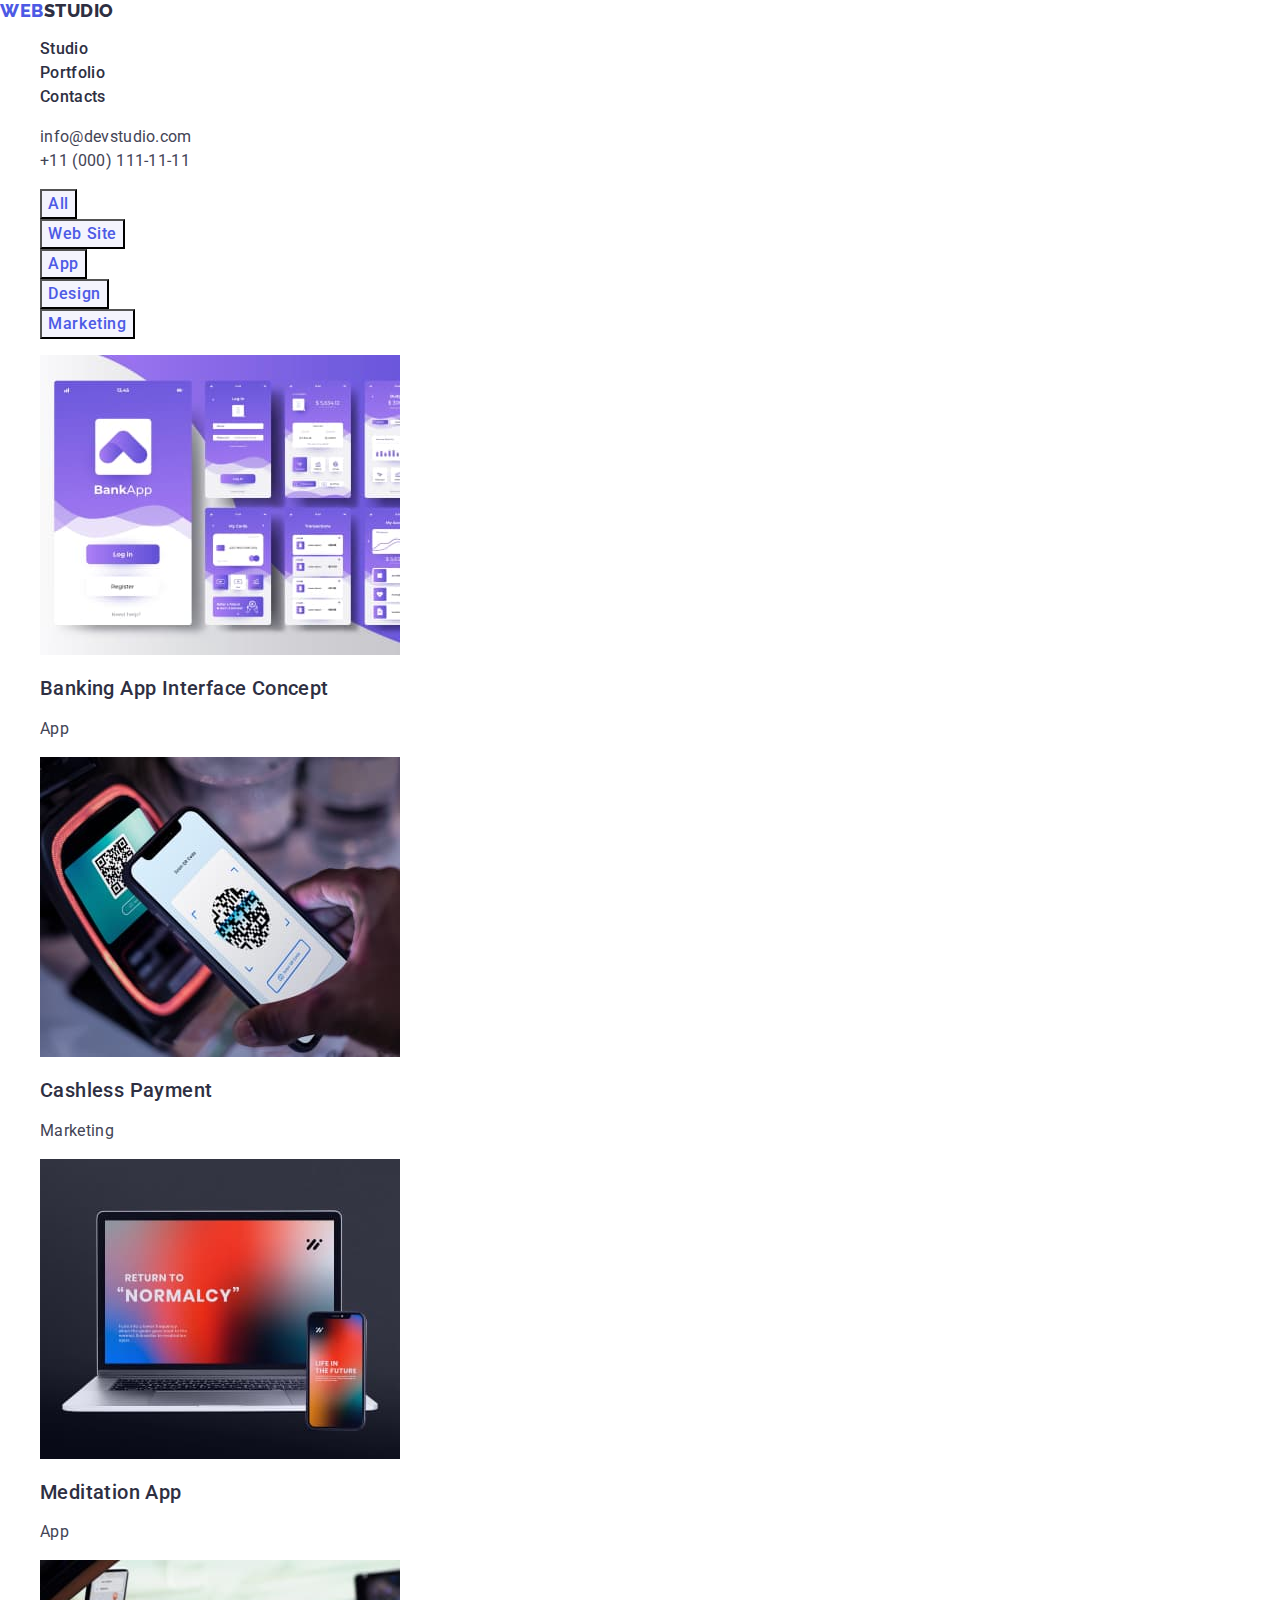
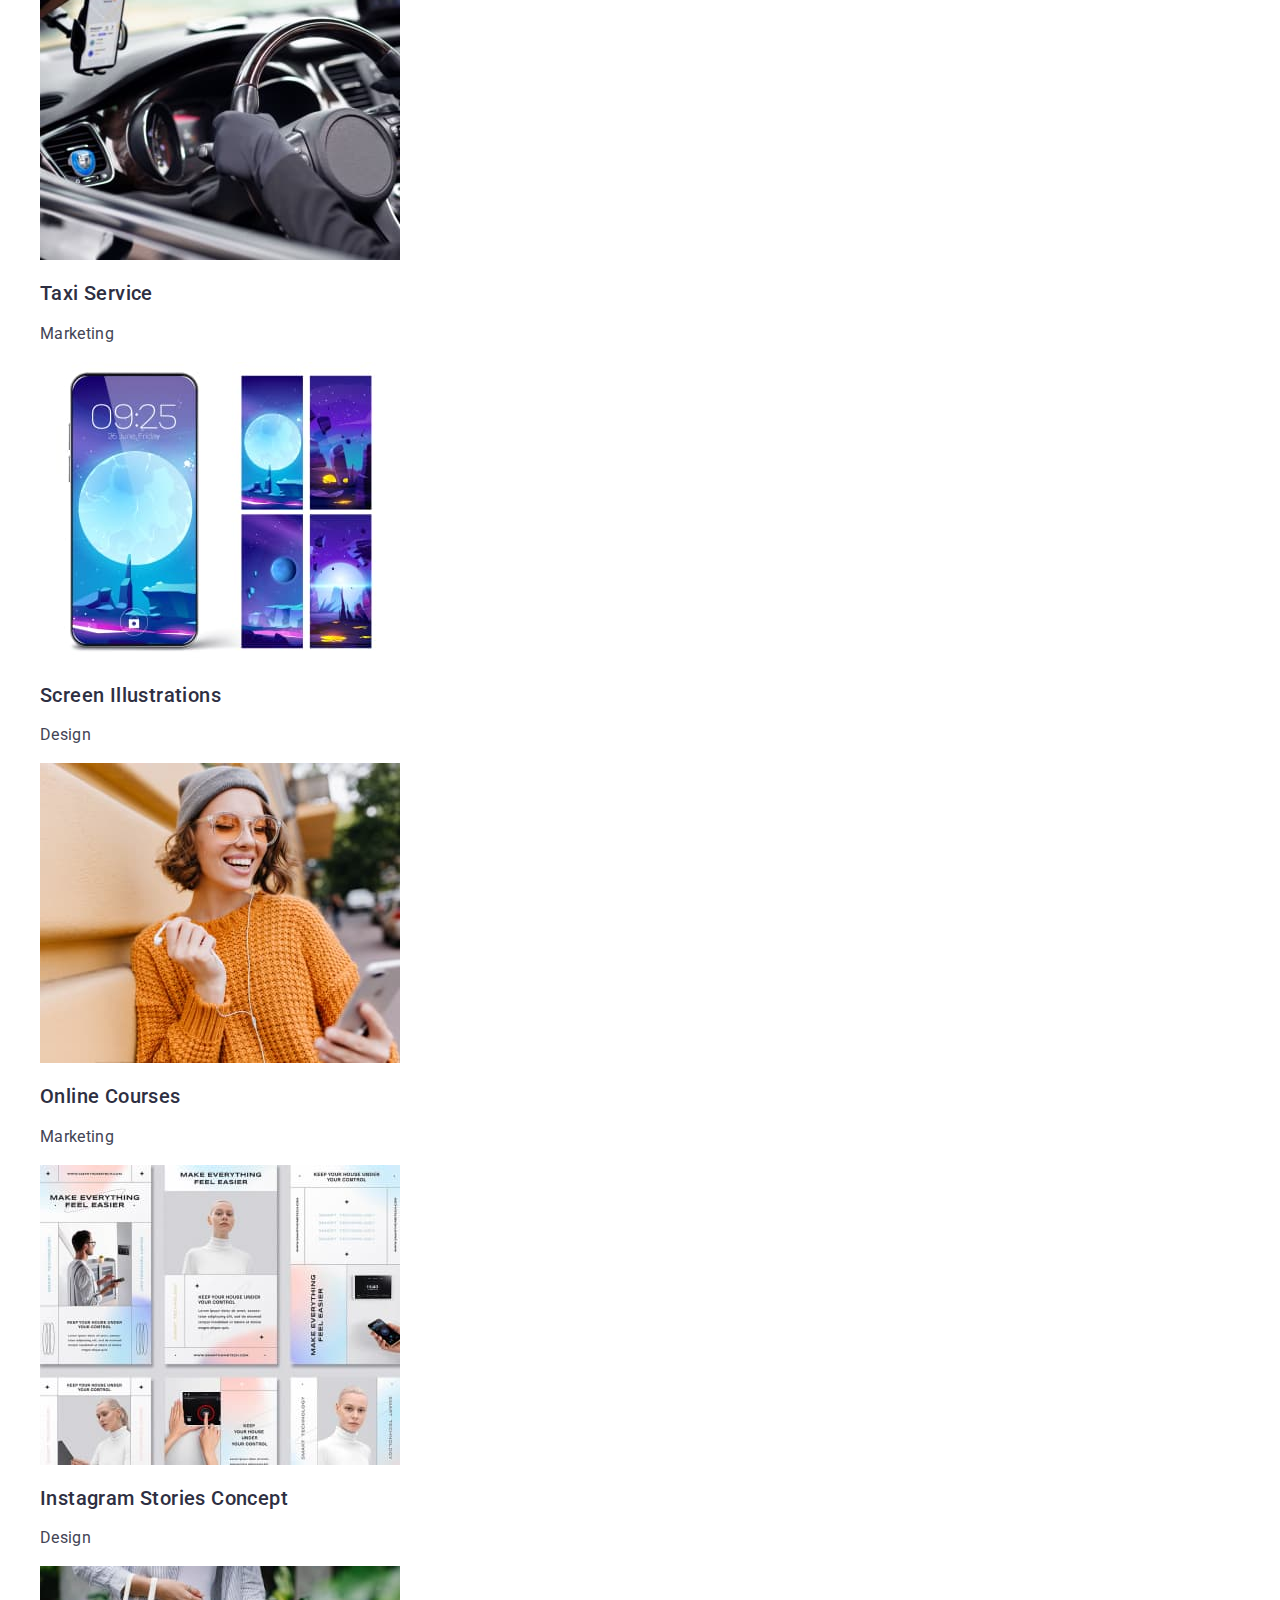
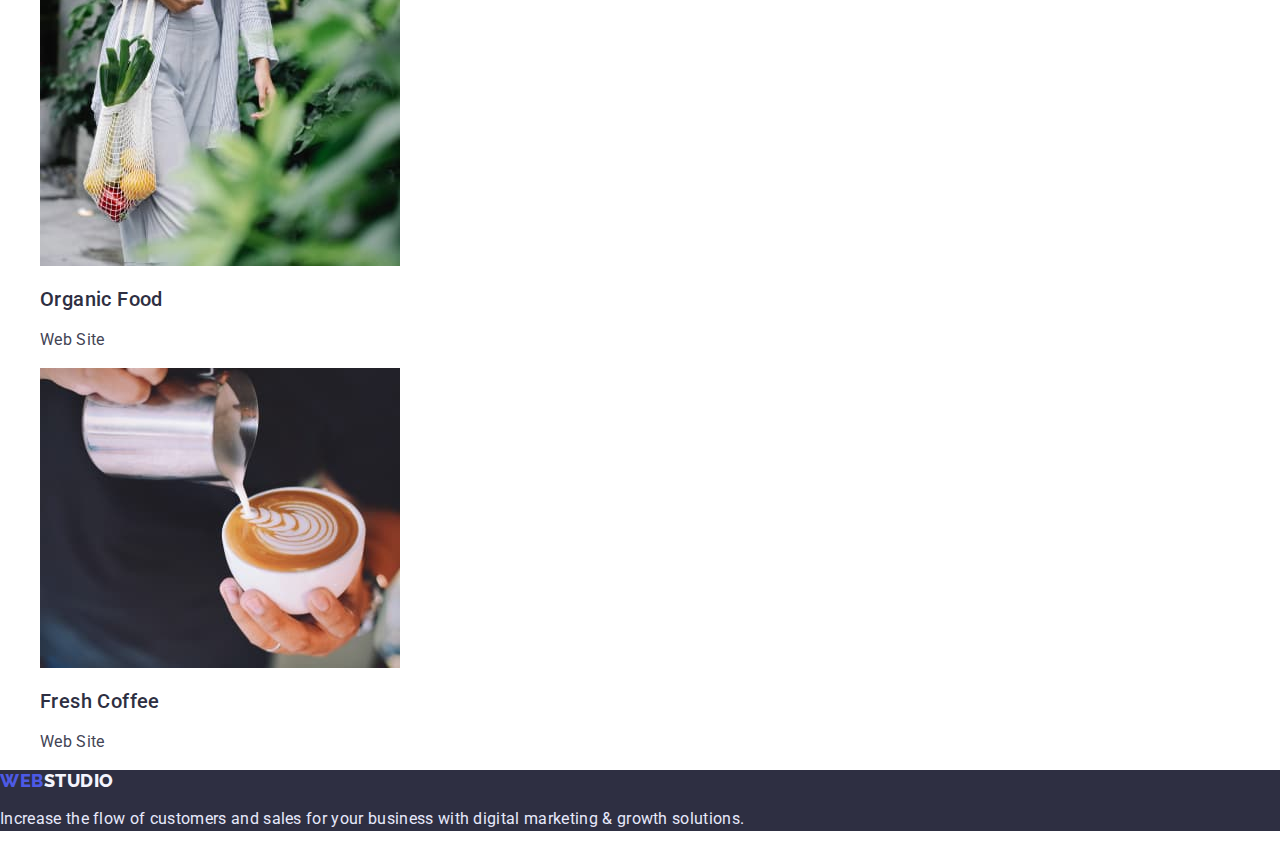
==== portfolio.html @ 3aae5b02 "link modern-normalize" ====
<!DOCTYPE html>

<html lang="en">
  <head>
    <meta charset="UTF-8" />
    <meta http-equiv="X-UA-Compatible" content="IE=edge" />
    <meta name="viewport" content="width=device-width, initial-scale=1.0" />
    <title>WebStudio</title>
    <link rel="stylesheet" href="./css/modern-normalize.css" />
    <link rel="preconnect" href="https://fonts.googleapis.com" />
    <link rel="preconnect" href="https://fonts.gstatic.com" crossorigin />
    <link
      href="https://fonts.googleapis.com/css2?family=Raleway:wght@800&family=Roboto:wght@400;500;700;900&display=swap"
      rel="stylesheet"
    />
    <link rel="stylesheet" href="./css/styles.css" />
  </head>
  <body>
    <!-- HEADER -->
    <header>
      <nav>
        <a href="./index.html" class="logo link"> Web<span class="dark-text">Studio</span></a>
        <ul class="site-nav list">
          <li><a href="./index.html" class="link">Studio</a></li>
          <li><a href="./portfolio.html" class="link">Portfolio</a></li>
          <li><a href="" class="link">Contacts</a></li>
        </ul>
      </nav>
      <address class="contacts">
        <ul class="list">
          <li>
            <a href="mailto:info@devstudio.com" class="link">info@devstudio.com</a>
          </li>
          <li>
            <a href="tel:+110001111111" class="link">+11 (000) 111-11-11</a>
          </li>
        </ul>
      </address>
    </header>
    <!-- MAIN -->
    <main>
      <section>
        <h1 hidden>Examples of works</h1>
        <ul class="list">
          <li>
            <button class="filter-button" type="button">All</button>
          </li>
          <li>
            <button class="filter-button" type="button">Web Site</button>
          </li>
          <li>
            <button class="filter-button" type="button">App</button>
          </li>
          <li>
            <button class="filter-button" type="button">Design</button>
          </li>
          <li>
            <button class="filter-button" type="button">Marketing</button>
          </li>
        </ul>
        <!-- EXAMPLES OF WORKS -->
        <ul class="list">
          <li>
            <a href="" class="link">
              <img
                src="./images/portfolio/img-p-1.jpg"
                alt="Example: Banking App Interface Concept"
                width="360"
                height="300"
              />
              <h2 class="section-description">Banking App Interface Concept</h2>
              <p class="link-text">App</p></a
            >
          </li>
          <li>
            <a href="" class="link">
              <img
                src="./images/portfolio/img-p-2.jpg"
                alt="Example: Cashless Payment Service"
                width="360"
                height="300"
              />
              <h2 class="section-description">Cashless Payment</h2>
              <p class="link-text">Marketing</p></a
            >
          </li>
          <li>
            <a href="" class="link">
              <img
                src="./images/portfolio/img-p-3.jpg"
                alt="Example: Meditaion App"
                width="360"
                height="300"
              />
              <h2 class="section-description">Meditation App</h2>
              <p class="link-text">App</p></a
            >
          </li>
          <li>
            <a href="" class="link">
              <img
                src="./images/portfolio/img-p-4.jpg"
                alt="Example: Taxi Service"
                width="360"
                height="300"
              />
              <h2 class="section-description">Taxi Service</h2>
              <p class="link-text">Marketing</p></a
            >
          </li>
          <li>
            <a href="" class="link">
              <img
                src="./images/portfolio/img-p-5.jpg"
                alt="Example: Screen Illustrations"
                width="360"
                height="300"
              />
              <h2 class="section-description">Screen Illustrations</h2>
              <p class="link-text">Design</p>
            </a>
          </li>
          <li>
            <a href="" class="link">
              <img
                src="./images/portfolio/img-p-6.jpg"
                alt="Example: Online Courses"
                width="360"
                height="300"
              />
              <h2 class="section-description">Online Courses</h2>
              <p class="link-text">Marketing</p></a
            >
          </li>
          <li>
            <a href="" class="link">
              <img
                src="./images/portfolio/img-p-7.jpg"
                alt="Example: Instagram Stories Concept"
                width="360"
                height="300"
              />
              <h2 class="section-description">Instagram Stories Concept</h2>
              <p class="link-text">Design</p></a
            >
          </li>
          <li>
            <a href="" class="link">
              <img
                src="./images/portfolio/img-p-8.jpg"
                alt="Example: Web Market Organic Food"
                width="360"
                height="300"
              />
              <h2 class="section-description">Organic Food</h2>
              <p class="link-text">Web Site</p></a
            >
          </li>
          <li>
            <a href="" class="link">
              <img
                src="./images/portfolio/img-p-9.jpg"
                alt="Example: Cafe Fresh Coffee"
                width="360"
                height="300"
              />
              <h2 class="section-description">Fresh Coffee</h2>
              <p class="link-text">Web Site</p></a
            >
          </li>
        </ul>
      </section>
    </main>
    <!-- FOOTER -->
    <footer class="footer">
      <a href="./index.html" class="logo link"> Web<span class="light-text">Studio</span></a>
      <p class="footer-text">
        Increase the flow of customers and sales for your business with digital marketing & growth
        solutions.
      </p>
    </footer>
  </body>
</html>
---- css/styles.css ----
:root {
    --main-text-color: #434455;
    --title-text-color: #2e2f42;
    --primary-brand: #4d5ae5;
    --accent-color: #e7e9fc;
    --light-mode: #f4f4fd;
    --pressed-state: #404bbf;
    --main-bg-color: #ffffff;
    --secondary-bg-color: #f4f4fd;
}

body {
    font-family: 'Roboto', sans-serif;
    color: var(--main-text-color);
    background-color: var(--main-bg-color);
}

.link {
    text-decoration: none;
}

.list {
    list-style: none;
}

/*---------------------- INDEX.HTML--------------------- */
/* -----------------------HEADER----------------------- */
.logo {
    font-family: 'Raleway', sans-serif;
    font-weight: 800;
    font-size: 18px;
    line-height: 1.17;
    letter-spacing: 0.03em;
    text-transform: uppercase;
    color: var(--primary-brand);
}

.dark-text {
    color: var(--title-text-color);
}

.site-nav {
    font-weight: 500;
    font-size: 16px;
    line-height: 1.5;
    letter-spacing: 0.02em;
}

.site-nav .link {
    color: var(--title-text-color);
}

.site-nav .link:hover,
.site-nav .link:focus {
    color: var(--pressed-state);
}

.contacts {
    font-style: normal;
    font-size: 16px;
    line-height: 1.5;
    letter-spacing: 0.02em;
}

.contacts .link {
    color: var(--main-text-color);
}

.contacts .link:hover,
.contacts .link:focus {
    color: var(--pressed-state);
}

/* -----------------------/HEADER----------------------- */
/* -----------------------MAIN----------------------- */
/* -----------------------HERO----------------------- */
.hero {
    background-color: var(--title-text-color);
}

.main-title {
    font-size: 56px;
    line-height: 1.07;
    letter-spacing: 0.02em;
    text-align: center;
    color: var(--main-bg-color);
}

.order-btn {
    font-family: 'Roboto', sans-serif;
    font-weight: 500;
    font-size: 16px;
    line-height: 1.5;
    letter-spacing: 0.04em;
    color: var(--main-bg-color);

    background: var(--primary-brand);
}

.order-btn:hover,
.order-btn:focus {
    background-color: var(--pressed-state);
    cursor: pointer;
}

/* -----------------------/HERO----------------------- */
/* -----------------------SECTIONS----------------------- */
.team {
    background-color: var(--secondary-bg-color);
}

.card-bgc {
    background-color: var(--main-bg-color);
}

/* --------H2---------- */
.section-title {
    font-weight: 700;
    font-size: 36px;
    line-height: 1.11;
    letter-spacing: 0.02em;
    text-align: center;
    text-transform: capitalize;
    color: var(--title-text-color);
}

/* -------H3---------- */
.section-description {
    font-weight: 500;
    font-size: 20px;
    line-height: 1.2;
    letter-spacing: 0.02em;
    color: var(--title-text-color);
}

.section-text {
    font-size: 16px;
    line-height: 1.5;
    letter-spacing: 0.02em;
}

/* -----------------------/MAIN----------------------- */
/* -----------------------FOOTER----------------------- */
.footer {
    background-color: var(--title-text-color);
}

.light-text {
    color: var(--light-mode);
}

.footer-text {
    font-size: 16px;
    line-height: 1.5;
    letter-spacing: 0.02em;
    color: var(--accent-color);
}

/* -----------------------/FOOTER----------------------- */

/* ---------------PORTFOLIO PAGE--------------------------- */
/* --------------BUTTONS------------------- */
.filter-button {
    font-family: 'Roboto', sans-serif;
    font-style: normal;
    font-weight: 500;
    font-size: 16px;
    line-height: 1.5;
    letter-spacing: 0.04em;

    color: var(--primary-brand);
    background-color: var(--light-mode);
}

.filter-button:hover,
.filter-button:focus {
    background-color: var(--pressed-state);
    color: var(--main-bg-color);
    cursor: pointer;
}

/* --------------/BUTTONS------------------- */

/* --------------LINKS------------------- */
.link-text {
    font-size: 16px;
    line-height: 1.5;
    letter-spacing: 0.02em;
    color: var(--main-text-color);
}
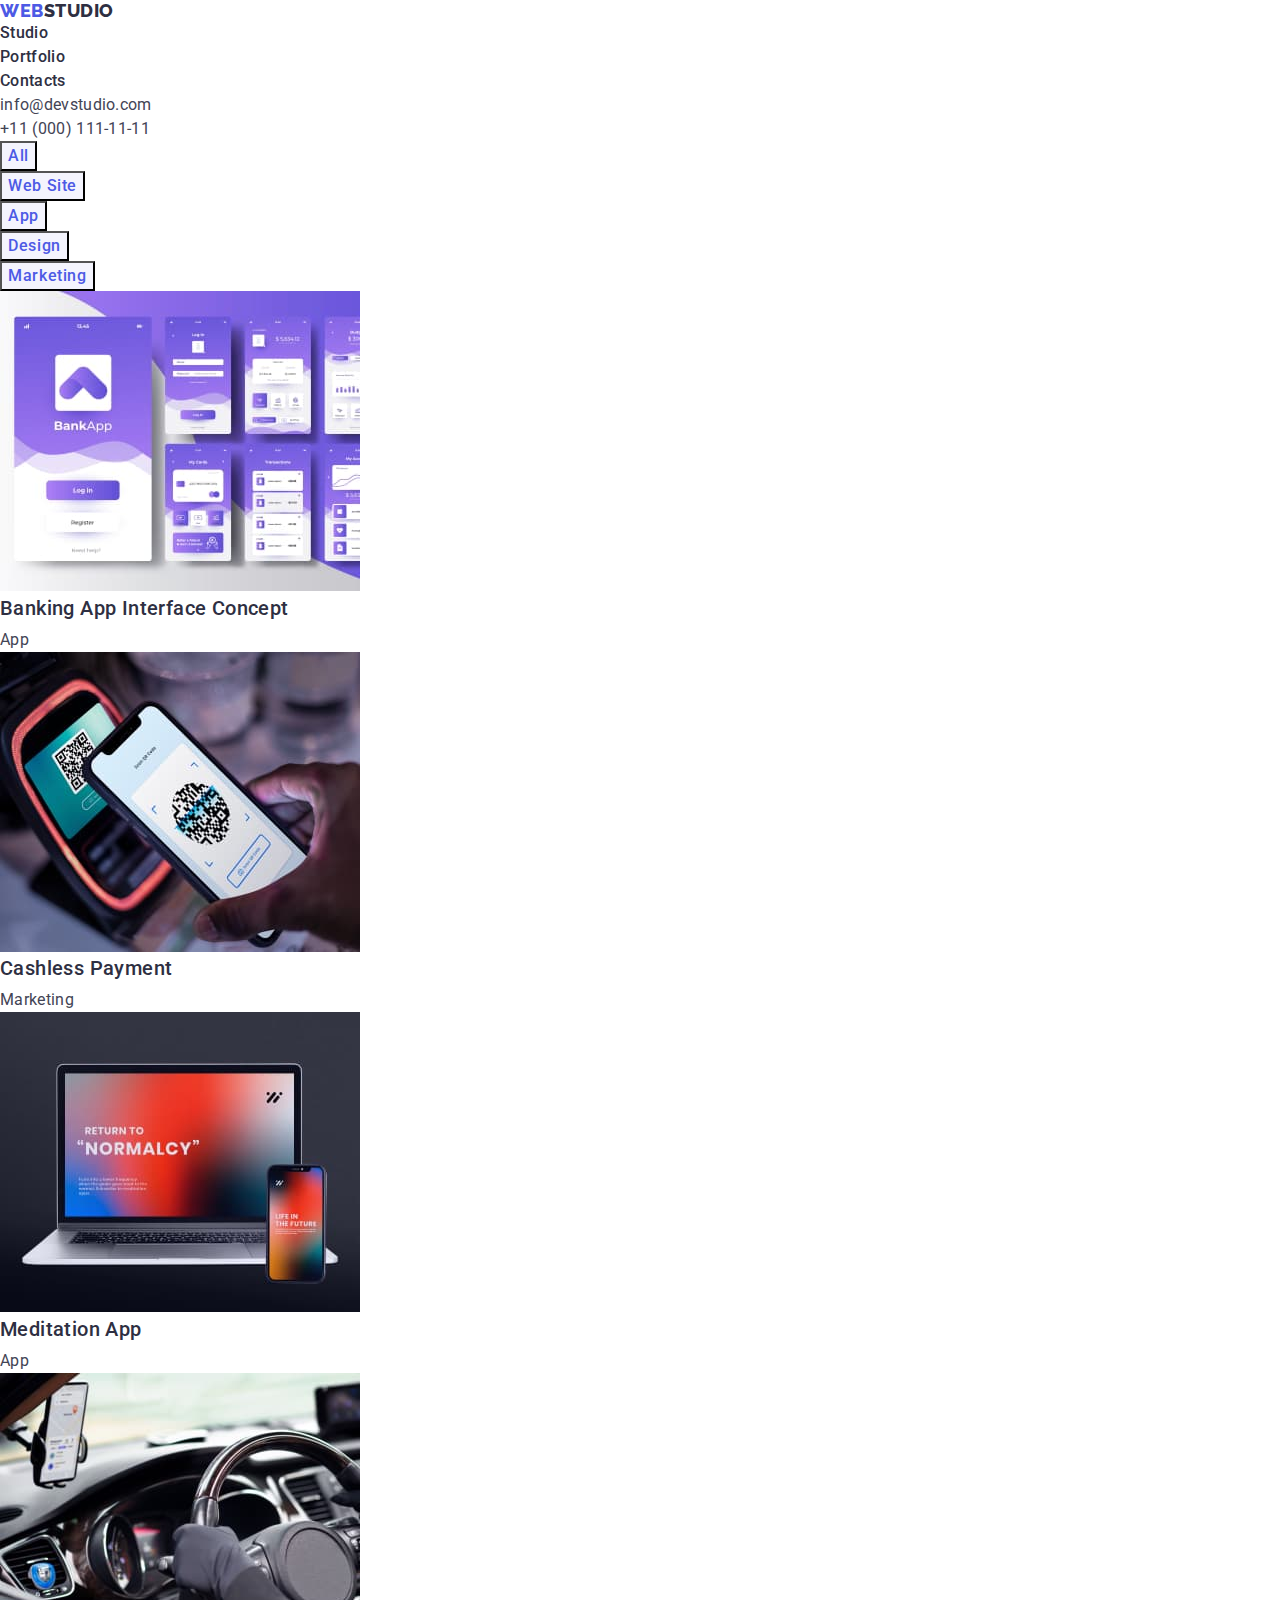
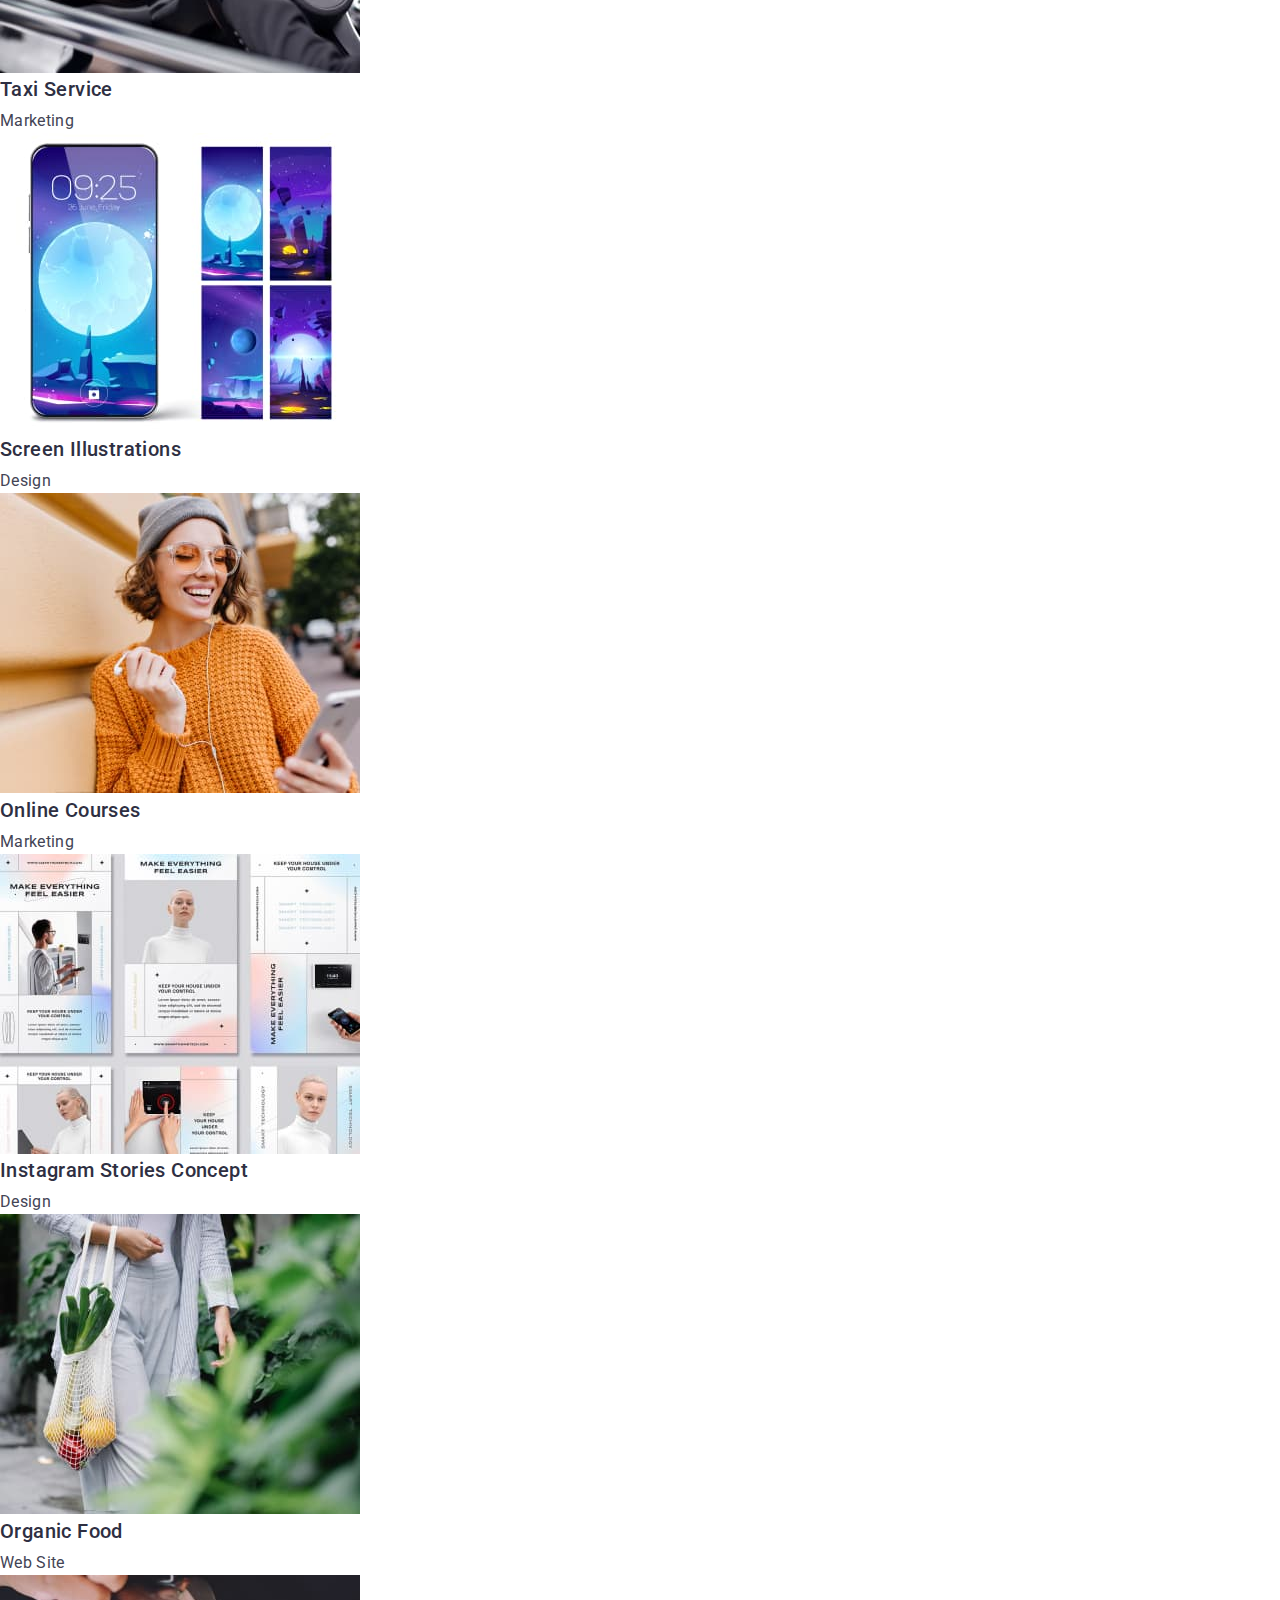
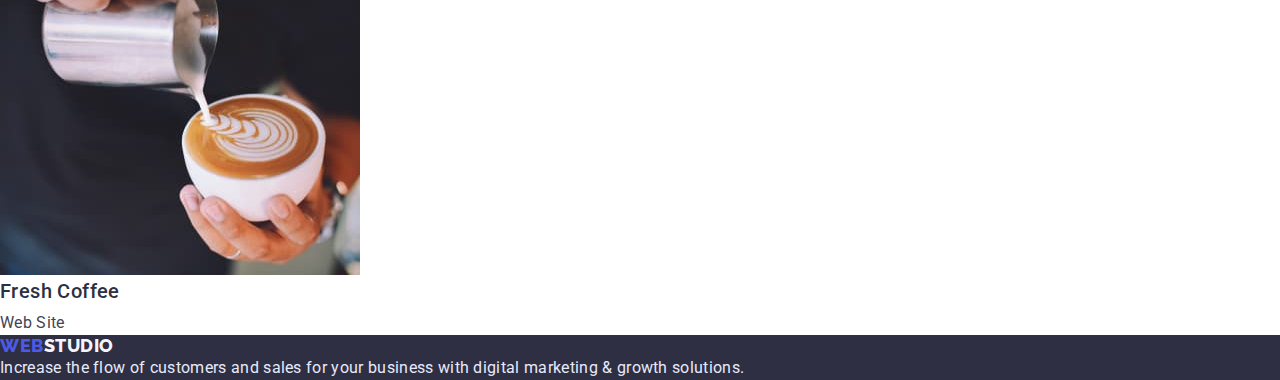
==== commit 27302a99: "css modern" ====
--- a/portfolio.html
+++ b/portfolio.html
@@ -13,6 +13,7 @@
       href="https://fonts.googleapis.com/css2?family=Raleway:wght@800&family=Roboto:wght@400;500;700;900&display=swap"
       rel="stylesheet"
     />
+    <link rel="stylesheet" href="./css/modern-normalize.css" />
     <link rel="stylesheet" href="./css/styles.css" />
   </head>
   <body>
--- a/css/styles.css
+++ b/css/styles.css
@@ -21,10 +21,29 @@
 
 .list {
     list-style: none;
+    margin: 0;
+    padding: 0;
+}
+
+h1,
+h2,
+h3,
+h4,
+h5,
+h6,
+p {
+    margin: 0;
+    padding: 0;
 }
 
 /*---------------------- INDEX.HTML--------------------- */
 /* -----------------------HEADER----------------------- */
+.container {
+    width: 1230px;
+    padding-left: 15px;
+    padding-right: 15px;
+}
+
 .logo {
     font-family: 'Raleway', sans-serif;
     font-weight: 800;
@@ -76,13 +95,19 @@
 /* -----------------------HERO----------------------- */
 .hero {
     background-color: var(--title-text-color);
+    height: 600px;
+    padding: 188px 0px;
+
+    text-align: center;
 }
 
 .main-title {
+    margin-top: 0px;
+    margin-bottom: 48px;
+
     font-size: 56px;
     line-height: 1.07;
     letter-spacing: 0.02em;
-    text-align: center;
     color: var(--main-bg-color);
 }
 
@@ -95,6 +120,12 @@
     color: var(--main-bg-color);
 
     background: var(--primary-brand);
+
+    border-radius: 4px;
+    border: 0px;
+    padding: 16px 32px;
+    min-width: 169px;
+
 }
 
 .order-btn:hover,
@@ -105,6 +136,16 @@
 
 /* -----------------------/HERO----------------------- */
 /* -----------------------SECTIONS----------------------- */
+.features {
+    padding-top: 120px;
+    padding-bottom: 120px;
+}
+
+.skils,
+.team {
+    padding-bottom: 120px;
+}
+
 .team {
     background-color: var(--secondary-bg-color);
 }
@@ -112,6 +153,7 @@
 .card-bgc {
     background-color: var(--main-bg-color);
 }
+
 
 /* --------H2---------- */
 .section-title {
@@ -122,6 +164,8 @@
     text-align: center;
     text-transform: capitalize;
     color: var(--title-text-color);
+
+    margin-bottom: 72px;
 }
 
 /* -------H3---------- */
@@ -131,6 +175,8 @@
     line-height: 1.2;
     letter-spacing: 0.02em;
     color: var(--title-text-color);
+
+    margin-bottom: 8px;
 }
 
 .section-text {
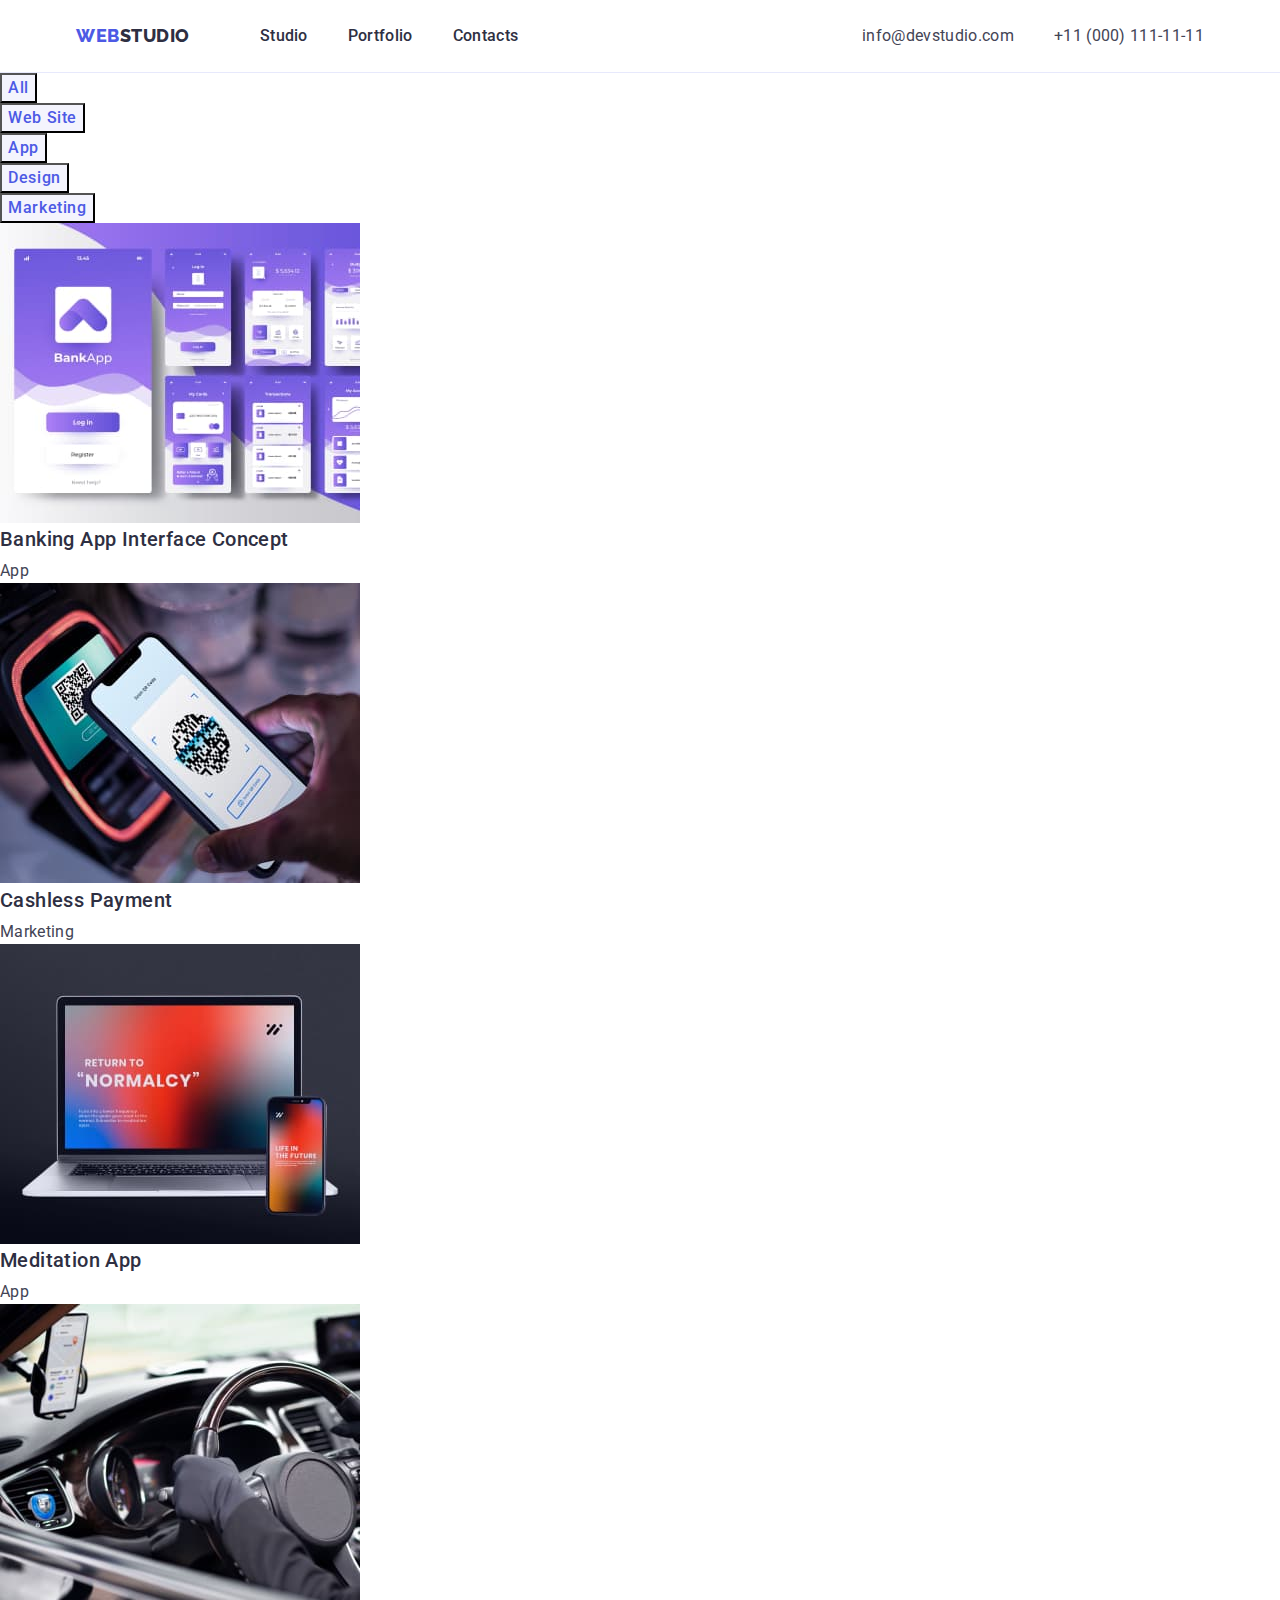
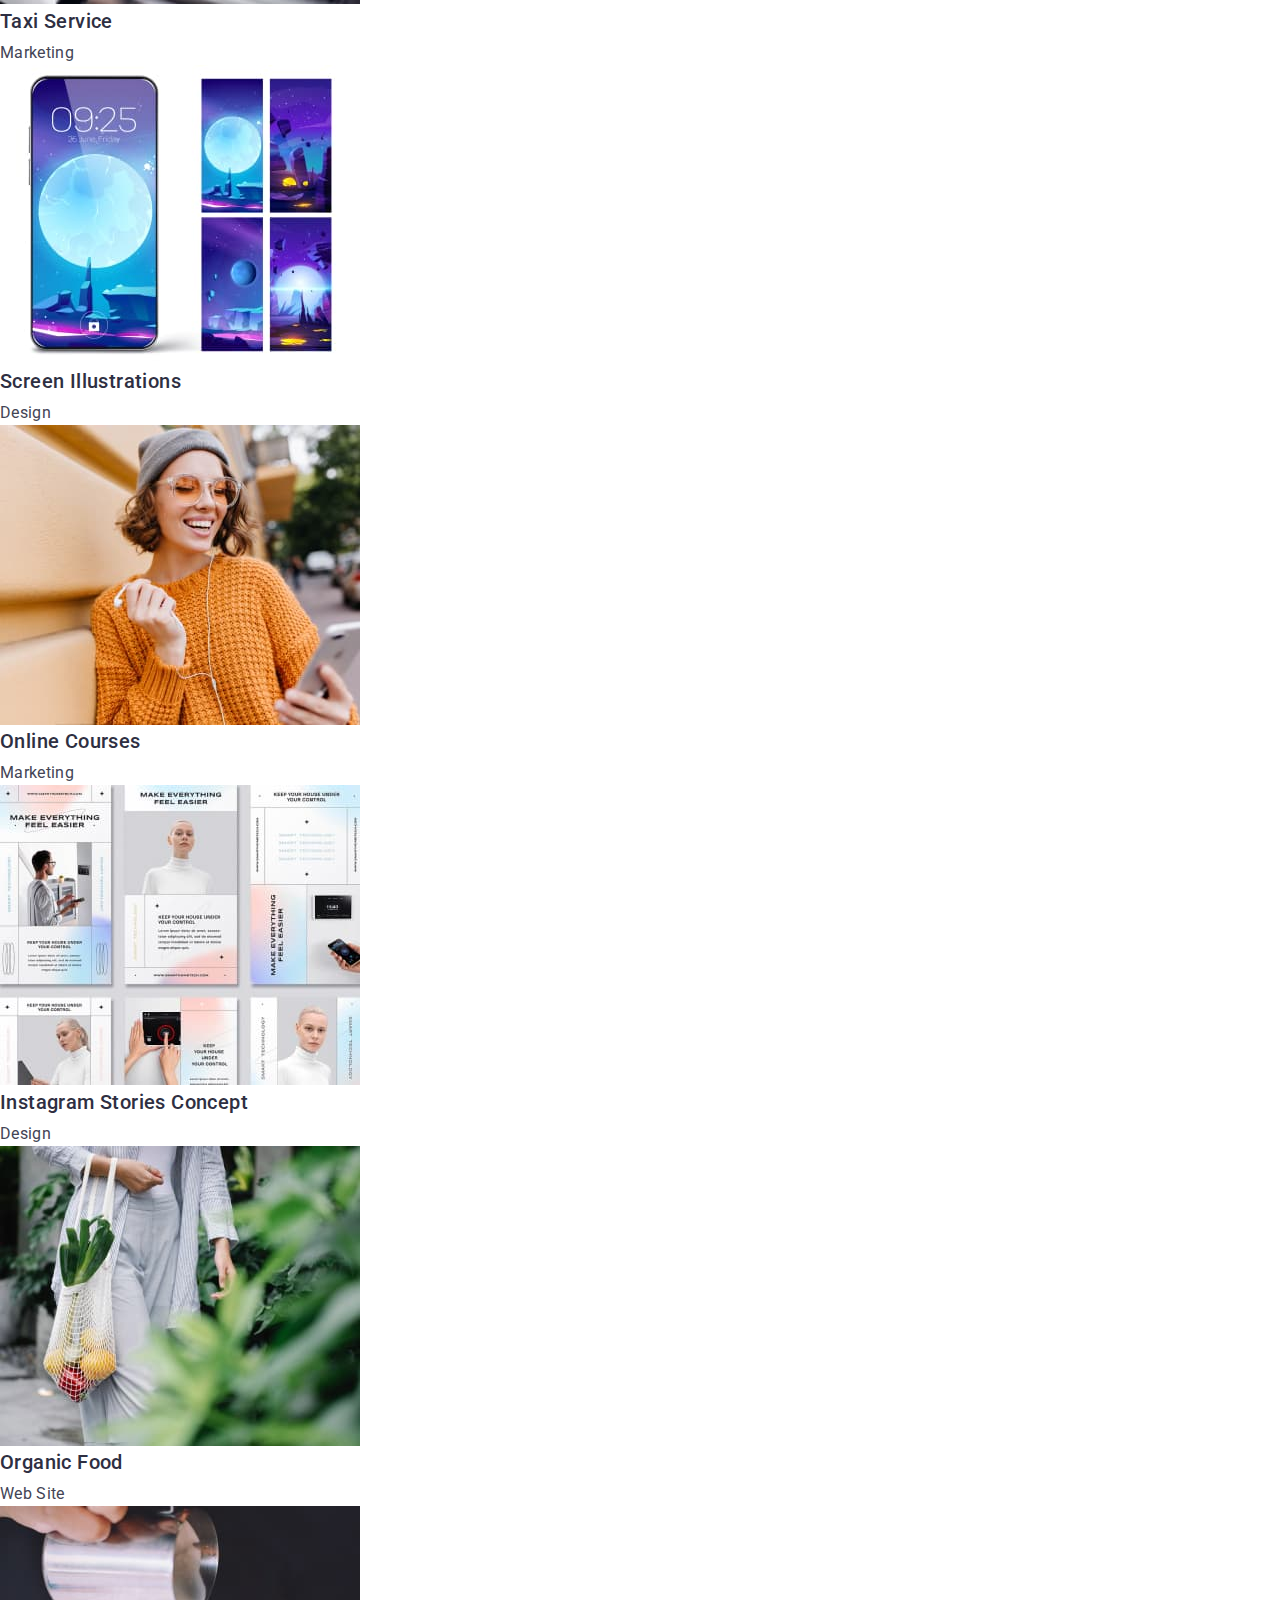
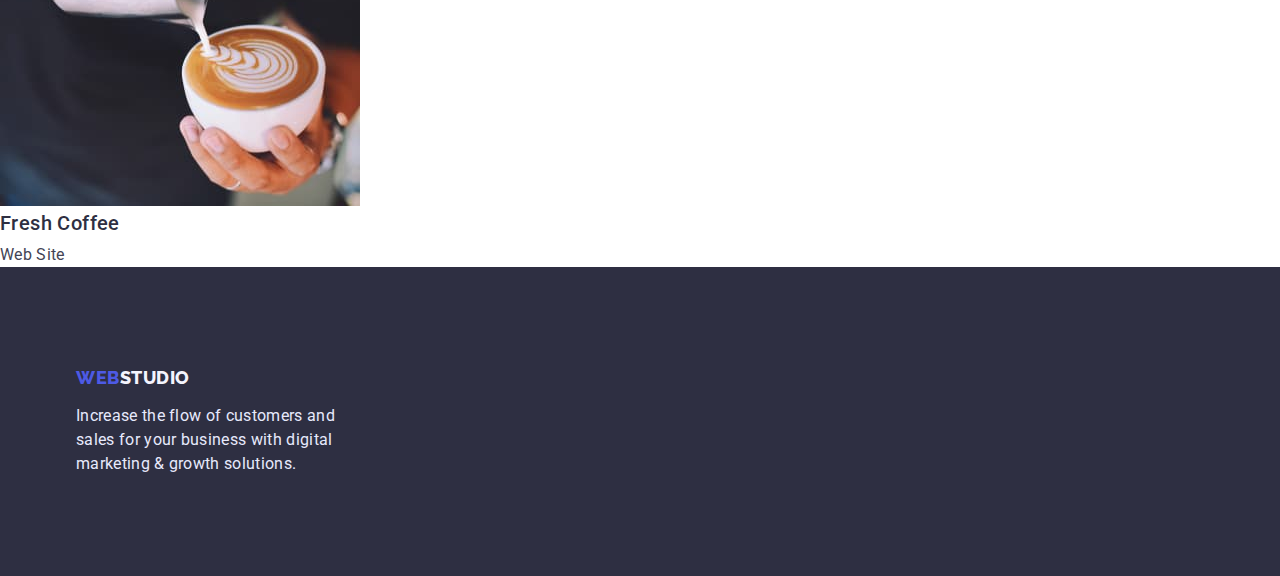
==== commit d95666cd: "design styled" ====
--- a/portfolio.html
+++ b/portfolio.html
@@ -19,24 +19,26 @@
   <body>
     <!-- HEADER -->
     <header>
-      <nav>
-        <a href="./index.html" class="logo link"> Web<span class="dark-text">Studio</span></a>
-        <ul class="site-nav list">
-          <li><a href="./index.html" class="link">Studio</a></li>
-          <li><a href="./portfolio.html" class="link">Portfolio</a></li>
-          <li><a href="" class="link">Contacts</a></li>
-        </ul>
-      </nav>
-      <address class="contacts">
-        <ul class="list">
-          <li>
-            <a href="mailto:info@devstudio.com" class="link">info@devstudio.com</a>
-          </li>
-          <li>
-            <a href="tel:+110001111111" class="link">+11 (000) 111-11-11</a>
-          </li>
-        </ul>
-      </address>
+      <div class="container box">
+        <nav class="nav-item">
+          <a href="./index.html" class="logo link"> Web<span class="dark-text">Studio</span></a>
+          <ul class="site-nav list">
+            <li class="item"><a href="./index.html" class="link">Studio</a></li>
+            <li class="item"><a href="./portfolio.html" class="link">Portfolio</a></li>
+            <li class="item"><a href="" class="link">Contacts</a></li>
+          </ul>
+        </nav>
+        <address class="contacts">
+          <ul class="contacts-item list">
+            <li class="item">
+              <a href="mailto:info@devstudio.com" class="link">info@devstudio.com</a>
+            </li>
+            <li class="item">
+              <a href="tel:+110001111111" class="link">+11 (000) 111-11-11</a>
+            </li>
+          </ul>
+        </address>
+      </div>
     </header>
     <!-- MAIN -->
     <main>
@@ -174,11 +176,13 @@
     </main>
     <!-- FOOTER -->
     <footer class="footer">
-      <a href="./index.html" class="logo link"> Web<span class="light-text">Studio</span></a>
-      <p class="footer-text">
-        Increase the flow of customers and sales for your business with digital marketing & growth
-        solutions.
-      </p>
+      <div class="container">
+        <a href="./index.html" class="logo link"> Web<span class="light-text">Studio</span></a>
+        <p class="footer-text">
+          Increase the flow of customers and sales for your business with digital marketing & growth
+          solutions.
+        </p>
+      </div>
     </footer>
   </body>
 </html>
--- a/css/styles.css
+++ b/css/styles.css
@@ -36,15 +36,42 @@
     padding: 0;
 }
 
+.container {
+    width: 1158px;
+    padding-left: 15px;
+    padding-right: 15px;
+    margin-left: auto;
+    margin-right: auto;
+}
+
 /*---------------------- INDEX.HTML--------------------- */
 /* -----------------------HEADER----------------------- */
-.container {
-    width: 1230px;
-    padding-left: 15px;
-    padding-right: 15px;
+
+header {
+    border-bottom: 1px solid var(--accent-color);
+}
+
+
+.box {
+    display: flex;
+}
+
+.nav-item {
+    display: flex;
+    align-items: center;
+
+}
+
+.nav-item .item+.item {
+    margin-left: 40px;
 }
 
 .logo {
+    display: block;
+    /* padding-top: 16px;
+    padding-bottom: 16px; */
+
+
     font-family: 'Raleway', sans-serif;
     font-weight: 800;
     font-size: 18px;
@@ -59,6 +86,9 @@
 }
 
 .site-nav {
+    display: flex;
+    margin-left: 70px;
+
     font-weight: 500;
     font-size: 16px;
     line-height: 1.5;
@@ -66,6 +96,10 @@
 }
 
 .site-nav .link {
+    display: block;
+    padding-top: 24px;
+    padding-bottom: 24px;
+
     color: var(--title-text-color);
 }
 
@@ -75,13 +109,23 @@
 }
 
 .contacts {
+    margin-left: auto;
+
     font-style: normal;
     font-size: 16px;
     line-height: 1.5;
     letter-spacing: 0.02em;
 }
 
+.contacts-item {
+    display: flex;
+}
+
 .contacts .link {
+    display: block;
+    padding-top: 24px;
+    padding-bottom: 24px;
+
     color: var(--main-text-color);
 }
 
@@ -90,13 +134,26 @@
     color: var(--pressed-state);
 }
 
+
+.contacts .item+.item {
+    margin-left: 40px;
+}
+
+
+
 /* -----------------------/HEADER----------------------- */
 /* -----------------------MAIN----------------------- */
+/* -----------UTILITES SECTION------------------------- */
+.section {
+    padding-bottom: 120px;
+    padding-top: 120px;
+}
+
 /* -----------------------HERO----------------------- */
-.hero {
+.section:nth-child(1) {
+    padding: 188px 0px;
+
     background-color: var(--title-text-color);
-    height: 600px;
-    padding: 188px 0px;
 
     text-align: center;
 }
@@ -136,24 +193,14 @@
 
 /* -----------------------/HERO----------------------- */
 /* -----------------------SECTIONS----------------------- */
-.features {
-    padding-top: 120px;
-    padding-bottom: 120px;
-}
-
-.skils,
-.team {
-    padding-bottom: 120px;
-}
-
-.team {
+
+.section:nth-child(3) {
+    padding-top: 0px;
+}
+
+.section:nth-child(4) {
     background-color: var(--secondary-bg-color);
 }
-
-.card-bgc {
-    background-color: var(--main-bg-color);
-}
-
 
 /* --------H2---------- */
 .section-title {
@@ -185,9 +232,58 @@
     letter-spacing: 0.02em;
 }
 
+/* -----------------FEATURES------------------------ */
+.features {
+    padding-top: 120px;
+    padding-bottom: 120px;
+}
+
+.features-item {
+    display: flex;
+}
+
+.features-item .item+.item {
+    margin-left: 24px;
+}
+
+/* -----------------/FEATURES------------------------ */
+/* -----------------SKILS----------------------- */
+.skils-item {
+    display: flex;
+}
+
+.skils-item .item+.item {
+    margin-left: 24px;
+}
+
+/* -----------------/SKILS----------------------- */
+/* -----------------TEAM----------------------- */
+.team-item {
+    display: flex;
+}
+
+.card-bgc+.card-bgc {
+    margin-left: 24px;
+}
+
+.card-bgc {
+    background-color: var(--main-bg-color);
+    box-shadow: 0px 1px 6px rgba(46, 47, 66, 0.08), 0px 1px 1px rgba(46, 47, 66, 0.16), 0px 2px 1px rgba(46, 47, 66, 0.08);
+    border-radius: 0px 0px 4px 4px;
+
+    text-align: center;
+}
+
+.card-pad {
+    padding-top: 32px;
+    padding-bottom: 32px;
+}
+
 /* -----------------------/MAIN----------------------- */
 /* -----------------------FOOTER----------------------- */
 .footer {
+    padding-bottom: 100px;
+    padding-top: 100px;
     background-color: var(--title-text-color);
 }
 
@@ -200,6 +296,14 @@
     line-height: 1.5;
     letter-spacing: 0.02em;
     color: var(--accent-color);
+}
+
+.footer .container .logo {
+    margin-bottom: 16px;
+}
+
+.footer .container .footer-text {
+    width: 264px;
 }
 
 /* -----------------------/FOOTER----------------------- */
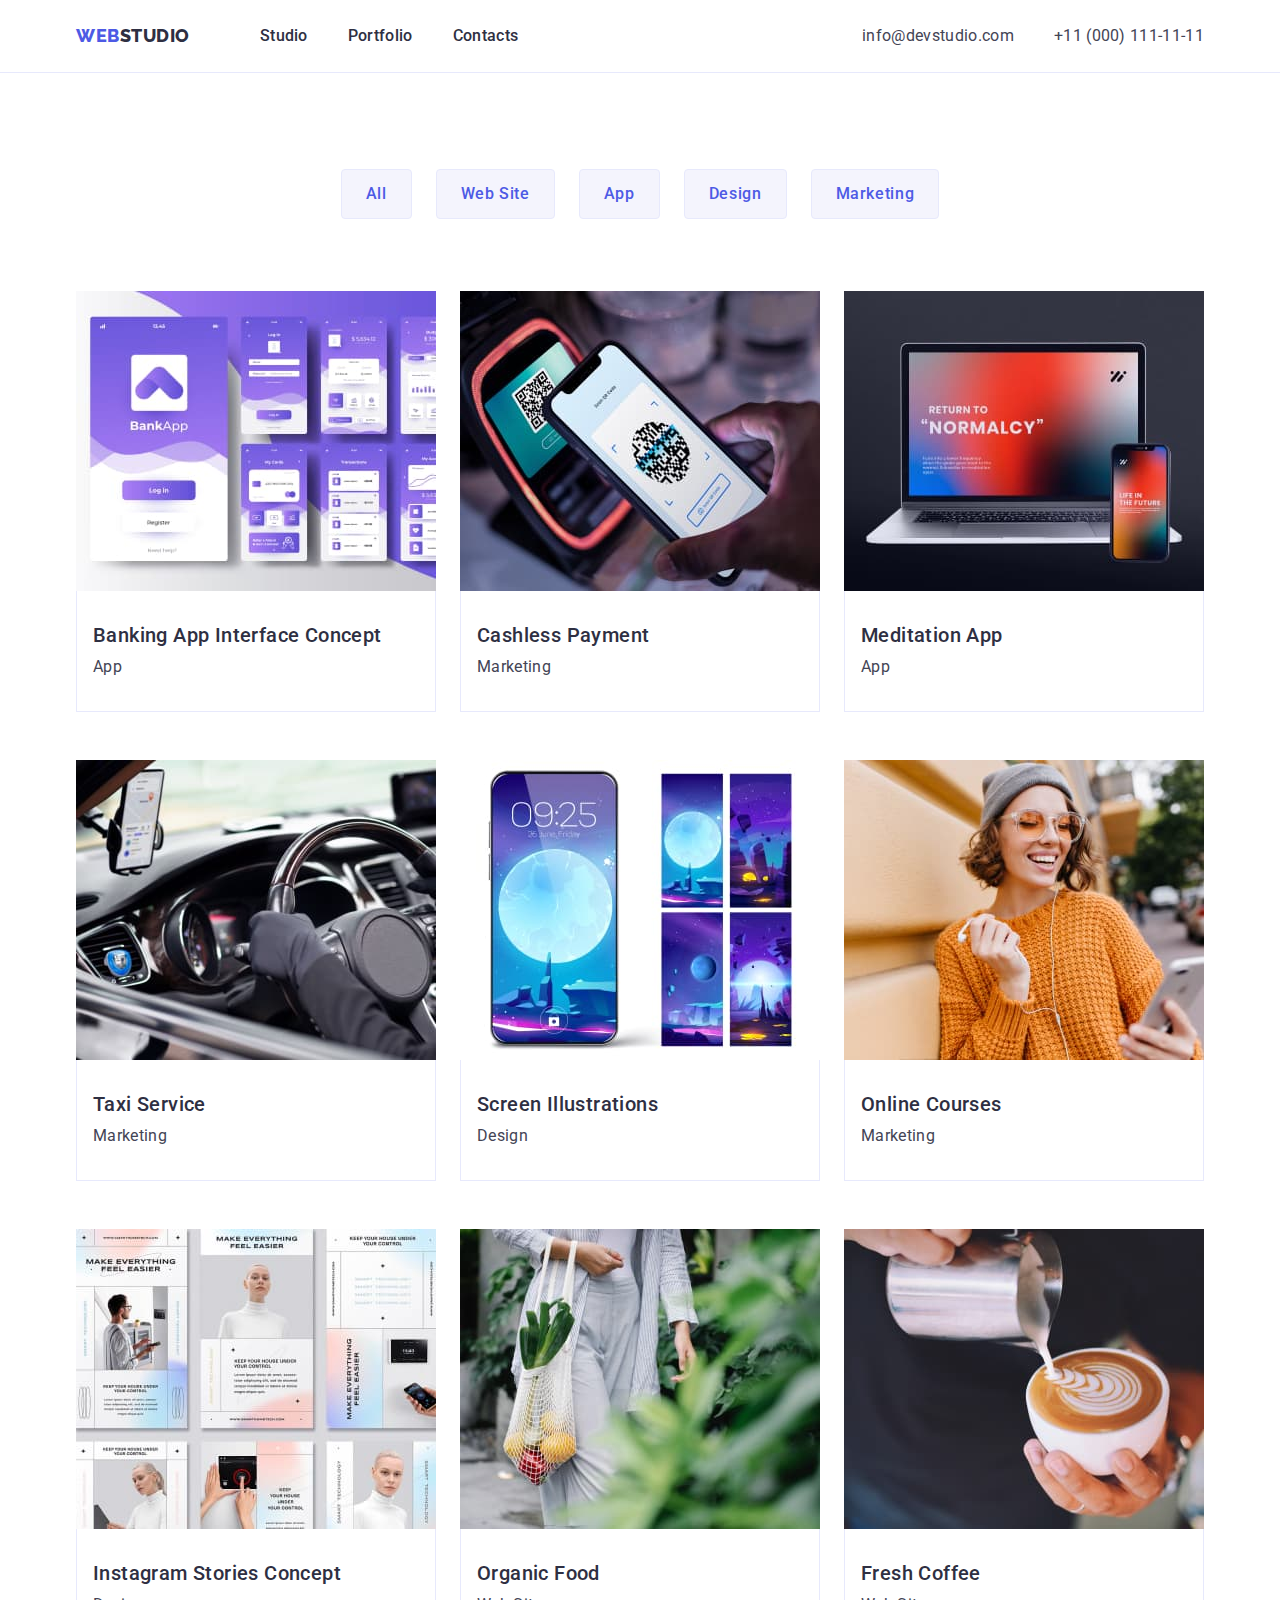
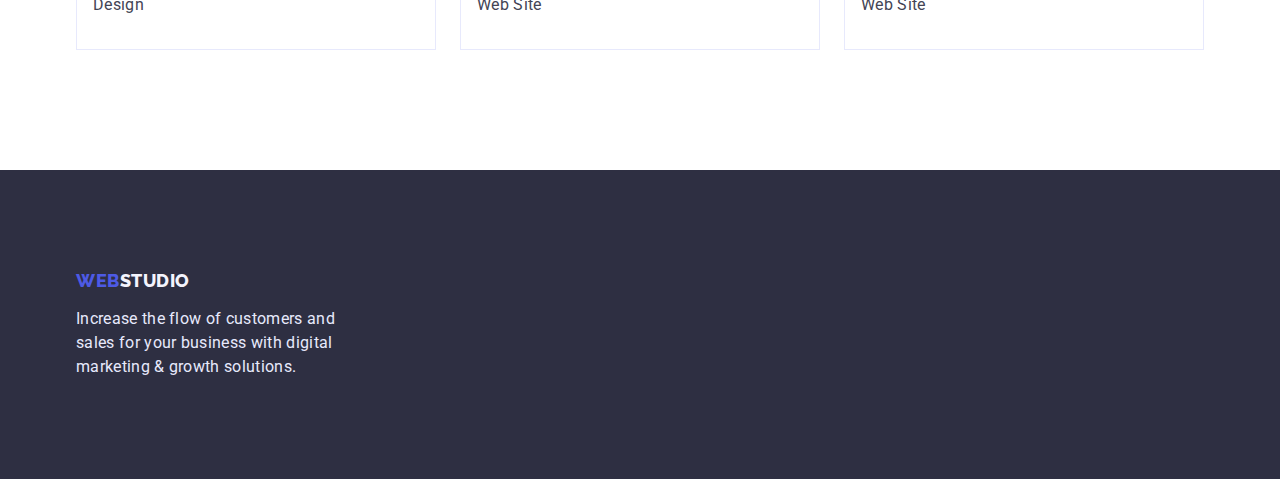
==== commit d3e68cbf: "portfolio designed" ====
--- a/portfolio.html
+++ b/portfolio.html
@@ -43,135 +43,155 @@
     <!-- MAIN -->
     <main>
       <section>
-        <h1 hidden>Examples of works</h1>
-        <ul class="list">
-          <li>
-            <button class="filter-button" type="button">All</button>
-          </li>
-          <li>
-            <button class="filter-button" type="button">Web Site</button>
-          </li>
-          <li>
-            <button class="filter-button" type="button">App</button>
-          </li>
-          <li>
-            <button class="filter-button" type="button">Design</button>
-          </li>
-          <li>
-            <button class="filter-button" type="button">Marketing</button>
-          </li>
-        </ul>
-        <!-- EXAMPLES OF WORKS -->
-        <ul class="list">
-          <li>
-            <a href="" class="link">
-              <img
-                src="./images/portfolio/img-p-1.jpg"
-                alt="Example: Banking App Interface Concept"
-                width="360"
-                height="300"
-              />
-              <h2 class="section-description">Banking App Interface Concept</h2>
-              <p class="link-text">App</p></a
-            >
-          </li>
-          <li>
-            <a href="" class="link">
-              <img
-                src="./images/portfolio/img-p-2.jpg"
-                alt="Example: Cashless Payment Service"
-                width="360"
-                height="300"
-              />
-              <h2 class="section-description">Cashless Payment</h2>
-              <p class="link-text">Marketing</p></a
-            >
-          </li>
-          <li>
-            <a href="" class="link">
-              <img
-                src="./images/portfolio/img-p-3.jpg"
-                alt="Example: Meditaion App"
-                width="360"
-                height="300"
-              />
-              <h2 class="section-description">Meditation App</h2>
-              <p class="link-text">App</p></a
-            >
-          </li>
-          <li>
-            <a href="" class="link">
-              <img
-                src="./images/portfolio/img-p-4.jpg"
-                alt="Example: Taxi Service"
-                width="360"
-                height="300"
-              />
-              <h2 class="section-description">Taxi Service</h2>
-              <p class="link-text">Marketing</p></a
-            >
-          </li>
-          <li>
-            <a href="" class="link">
-              <img
-                src="./images/portfolio/img-p-5.jpg"
-                alt="Example: Screen Illustrations"
-                width="360"
-                height="300"
-              />
-              <h2 class="section-description">Screen Illustrations</h2>
-              <p class="link-text">Design</p>
-            </a>
-          </li>
-          <li>
-            <a href="" class="link">
-              <img
-                src="./images/portfolio/img-p-6.jpg"
-                alt="Example: Online Courses"
-                width="360"
-                height="300"
-              />
-              <h2 class="section-description">Online Courses</h2>
-              <p class="link-text">Marketing</p></a
-            >
-          </li>
-          <li>
-            <a href="" class="link">
-              <img
-                src="./images/portfolio/img-p-7.jpg"
-                alt="Example: Instagram Stories Concept"
-                width="360"
-                height="300"
-              />
-              <h2 class="section-description">Instagram Stories Concept</h2>
-              <p class="link-text">Design</p></a
-            >
-          </li>
-          <li>
-            <a href="" class="link">
-              <img
-                src="./images/portfolio/img-p-8.jpg"
-                alt="Example: Web Market Organic Food"
-                width="360"
-                height="300"
-              />
-              <h2 class="section-description">Organic Food</h2>
-              <p class="link-text">Web Site</p></a
-            >
-          </li>
-          <li>
-            <a href="" class="link">
-              <img
-                src="./images/portfolio/img-p-9.jpg"
-                alt="Example: Cafe Fresh Coffee"
-                width="360"
-                height="300"
-              />
-              <h2 class="section-description">Fresh Coffee</h2>
-              <p class="link-text">Web Site</p></a
-            >
-          </li>
-        </ul>
+        <div class="container filters">
+          <h1 hidden>Examples of works</h1>
+          <ul class="list filter-list">
+            <li class="item">
+              <button class="filter-button" type="button">All</button>
+            </li>
+            <li class="item">
+              <button class="filter-button" type="button">Web Site</button>
+            </li>
+            <li class="item">
+              <button class="filter-button" type="button">App</button>
+            </li>
+            <li class="item">
+              <button class="filter-button" type="button">Design</button>
+            </li>
+            <li class="item">
+              <button class="filter-button" type="button">Marketing</button>
+            </li>
+          </ul>
+          <!-- EXAMPLES OF WORKS -->
+          <ul class="list examples">
+            <li class="item">
+              <a href="" class="link">
+                <img
+                  src="./images/portfolio/img-p-1.jpg"
+                  alt="Example: Banking App Interface Concept"
+                  width="360"
+                  height="300"
+                />
+                <div class="card-sign">
+                  <h2 class="section-description">Banking App Interface Concept</h2>
+                  <p class="link-text">App</p>
+                </div></a
+              >
+            </li>
+            <li class="item">
+              <a href="" class="link">
+                <img
+                  src="./images/portfolio/img-p-2.jpg"
+                  alt="Example: Cashless Payment Service"
+                  width="360"
+                  height="300"
+                />
+                <div class="card-sign">
+                  <h2 class="section-description">Cashless Payment</h2>
+                  <p class="link-text">Marketing</p>
+                </div></a
+              >
+            </li>
+            <li class="item">
+              <a href="" class="link">
+                <img
+                  src="./images/portfolio/img-p-3.jpg"
+                  alt="Example: Meditaion App"
+                  width="360"
+                  height="300"
+                />
+                <div class="card-sign">
+                  <h2 class="section-description">Meditation App</h2>
+                  <p class="link-text">App</p>
+                </div></a
+              >
+            </li>
+            <li class="item">
+              <a href="" class="link">
+                <img
+                  src="./images/portfolio/img-p-4.jpg"
+                  alt="Example: Taxi Service"
+                  width="360"
+                  height="300"
+                />
+                <div class="card-sign">
+                  <h2 class="section-description">Taxi Service</h2>
+                  <p class="link-text">Marketing</p>
+                </div></a
+              >
+            </li>
+            <li class="item">
+              <a href="" class="link">
+                <img
+                  src="./images/portfolio/img-p-5.jpg"
+                  alt="Example: Screen Illustrations"
+                  width="360"
+                  height="300"
+                />
+                <div class="card-sign">
+                  <h2 class="section-description">Screen Illustrations</h2>
+                  <p class="link-text">Design</p>
+                </div>
+              </a>
+            </li>
+            <li class="item">
+              <a href="" class="link">
+                <img
+                  src="./images/portfolio/img-p-6.jpg"
+                  alt="Example: Online Courses"
+                  width="360"
+                  height="300"
+                />
+                <div class="card-sign">
+                  <h2 class="section-description">Online Courses</h2>
+                  <p class="link-text">Marketing</p>
+                </div></a
+              >
+            </li>
+            <li class="item">
+              <a href="" class="link">
+                <img
+                  src="./images/portfolio/img-p-7.jpg"
+                  alt="Example: Instagram Stories Concept"
+                  width="360"
+                  height="300"
+                />
+                <div class="card-sign">
+                  <h2 class="section-description">Instagram Stories Concept</h2>
+                  <p class="link-text">Design</p>
+                </div></a
+              >
+            </li>
+            <li class="item">
+              <a href="" class="link">
+                <img
+                  src="./images/portfolio/img-p-8.jpg"
+                  alt="Example: Web Market Organic Food"
+                  width="360"
+                  height="300"
+                />
+                <div class="card-sign">
+                  <h2 class="section-description">Organic Food</h2>
+                  <p class="link-text">Web Site</p>
+                </div></a
+              >
+            </li>
+            <li class="item">
+              <a href="" class="link">
+                <img
+                  src="./images/portfolio/img-p-9.jpg"
+                  alt="Example: Cafe Fresh Coffee"
+                  width="360"
+                  height="300"
+                />
+                <div class="card-sign">
+                  <h2 class="section-description">Fresh Coffee</h2>
+                  <p class="link-text">Web Site</p>
+                </div></a
+              >
+            </li>
+          </ul>
+        </div>
       </section>
     </main>
     <!-- FOOTER -->
--- a/css/styles.css
+++ b/css/styles.css
@@ -36,6 +36,10 @@
     padding: 0;
 }
 
+img {
+    display: block;
+}
+
 .container {
     width: 1158px;
     padding-left: 15px;
@@ -56,6 +60,8 @@
     display: flex;
 }
 
+/* -------MENU OF NAVIGATION--------- */
+
 .nav-item {
     display: flex;
     align-items: center;
@@ -68,9 +74,6 @@
 
 .logo {
     display: block;
-    /* padding-top: 16px;
-    padding-bottom: 16px; */
-
 
     font-family: 'Raleway', sans-serif;
     font-weight: 800;
@@ -108,6 +111,8 @@
     color: var(--pressed-state);
 }
 
+/* -------------------CONTACTS-------------- */
+
 .contacts {
     margin-left: auto;
 
@@ -143,7 +148,7 @@
 
 /* -----------------------/HEADER----------------------- */
 /* -----------------------MAIN----------------------- */
-/* -----------UTILITES SECTION------------------------- */
+/* ----------------------ALL SECTION------------------------- */
 .section {
     padding-bottom: 120px;
     padding-top: 120px;
@@ -167,6 +172,8 @@
     letter-spacing: 0.02em;
     color: var(--main-bg-color);
 }
+
+/* -----------BUTTON ORDER----------------- */
 
 .order-btn {
     font-family: 'Roboto', sans-serif;
@@ -192,17 +199,10 @@
 }
 
 /* -----------------------/HERO----------------------- */
-/* -----------------------SECTIONS----------------------- */
-
-.section:nth-child(3) {
-    padding-top: 0px;
-}
-
-.section:nth-child(4) {
-    background-color: var(--secondary-bg-color);
-}
+/* -----------------------TEXT PARAMETERS----------------------- */
 
 /* --------H2---------- */
+
 .section-title {
     font-weight: 700;
     font-size: 36px;
@@ -216,6 +216,7 @@
 }
 
 /* -------H3---------- */
+
 .section-description {
     font-weight: 500;
     font-size: 20px;
@@ -232,11 +233,7 @@
     letter-spacing: 0.02em;
 }
 
-/* -----------------FEATURES------------------------ */
-.features {
-    padding-top: 120px;
-    padding-bottom: 120px;
-}
+/* -----------------SECTION FEATURES------------------------ */
 
 .features-item {
     display: flex;
@@ -247,7 +244,12 @@
 }
 
 /* -----------------/FEATURES------------------------ */
-/* -----------------SKILS----------------------- */
+/* -----------------SECTION SKILS----------------------- */
+
+.section:nth-child(3) {
+    padding-top: 0px;
+}
+
 .skils-item {
     display: flex;
 }
@@ -257,7 +259,12 @@
 }
 
 /* -----------------/SKILS----------------------- */
-/* -----------------TEAM----------------------- */
+/* -----------------SECTION TEAM----------------------- */
+
+.section:nth-child(4) {
+    background-color: var(--secondary-bg-color);
+}
+
 .team-item {
     display: flex;
 }
@@ -309,29 +316,82 @@
 /* -----------------------/FOOTER----------------------- */
 
 /* ---------------PORTFOLIO PAGE--------------------------- */
+/* ---------LIST OF BUTTONS------------------- */
+
+.filters {
+    padding-top: 96px;
+    padding-bottom: 120px;
+}
+
+.filter-list {
+    display: flex;
+    justify-content: center;
+}
+
+.filter-list .item:not(:last-child) {
+    margin-right: 24px;
+}
+
 /* --------------BUTTONS------------------- */
+
 .filter-button {
+    padding: 12px 24px;
+
+    border: 1px solid var(--accent-color);
+    border-radius: 4px;
+    color: var(--primary-brand);
+    background-color: var(--light-mode);
+
     font-family: 'Roboto', sans-serif;
     font-style: normal;
     font-weight: 500;
     font-size: 16px;
     line-height: 1.5;
     letter-spacing: 0.04em;
-
-    color: var(--primary-brand);
-    background-color: var(--light-mode);
 }
 
 .filter-button:hover,
 .filter-button:focus {
     background-color: var(--pressed-state);
+    border: 1px solid var(--pressed-state);
     color: var(--main-bg-color);
     cursor: pointer;
 }
 
 /* --------------/BUTTONS------------------- */
-
-/* --------------LINKS------------------- */
+/* ---------------LIST OF EXAMPLES---------- */
+
+.examples {
+    display: flex;
+    flex-wrap: wrap;
+    padding-top: 72px;
+}
+
+.examples .item {
+    margin-right: 24px;
+    margin-bottom: 48px;
+}
+
+.examples .item:nth-child(3n) {
+    margin-right: 0px;
+}
+
+.examples .item:nth-child(n+7) {
+    margin-bottom: 0px;
+}
+
+/* ------------DESIGN FOR TEXT INSIDE OF CARD------ */
+
+.card-sign {
+    padding-top: 32px;
+    padding-bottom: 32px;
+    padding-left: 16px;
+    border-left: 1px solid var(--accent-color);
+    border-bottom: 1px solid var(--accent-color);
+    border-right: 1px solid var(--accent-color);
+}
+
+/* --------------TEXT INSIDE CARD------------------- */
 .link-text {
     font-size: 16px;
     line-height: 1.5;
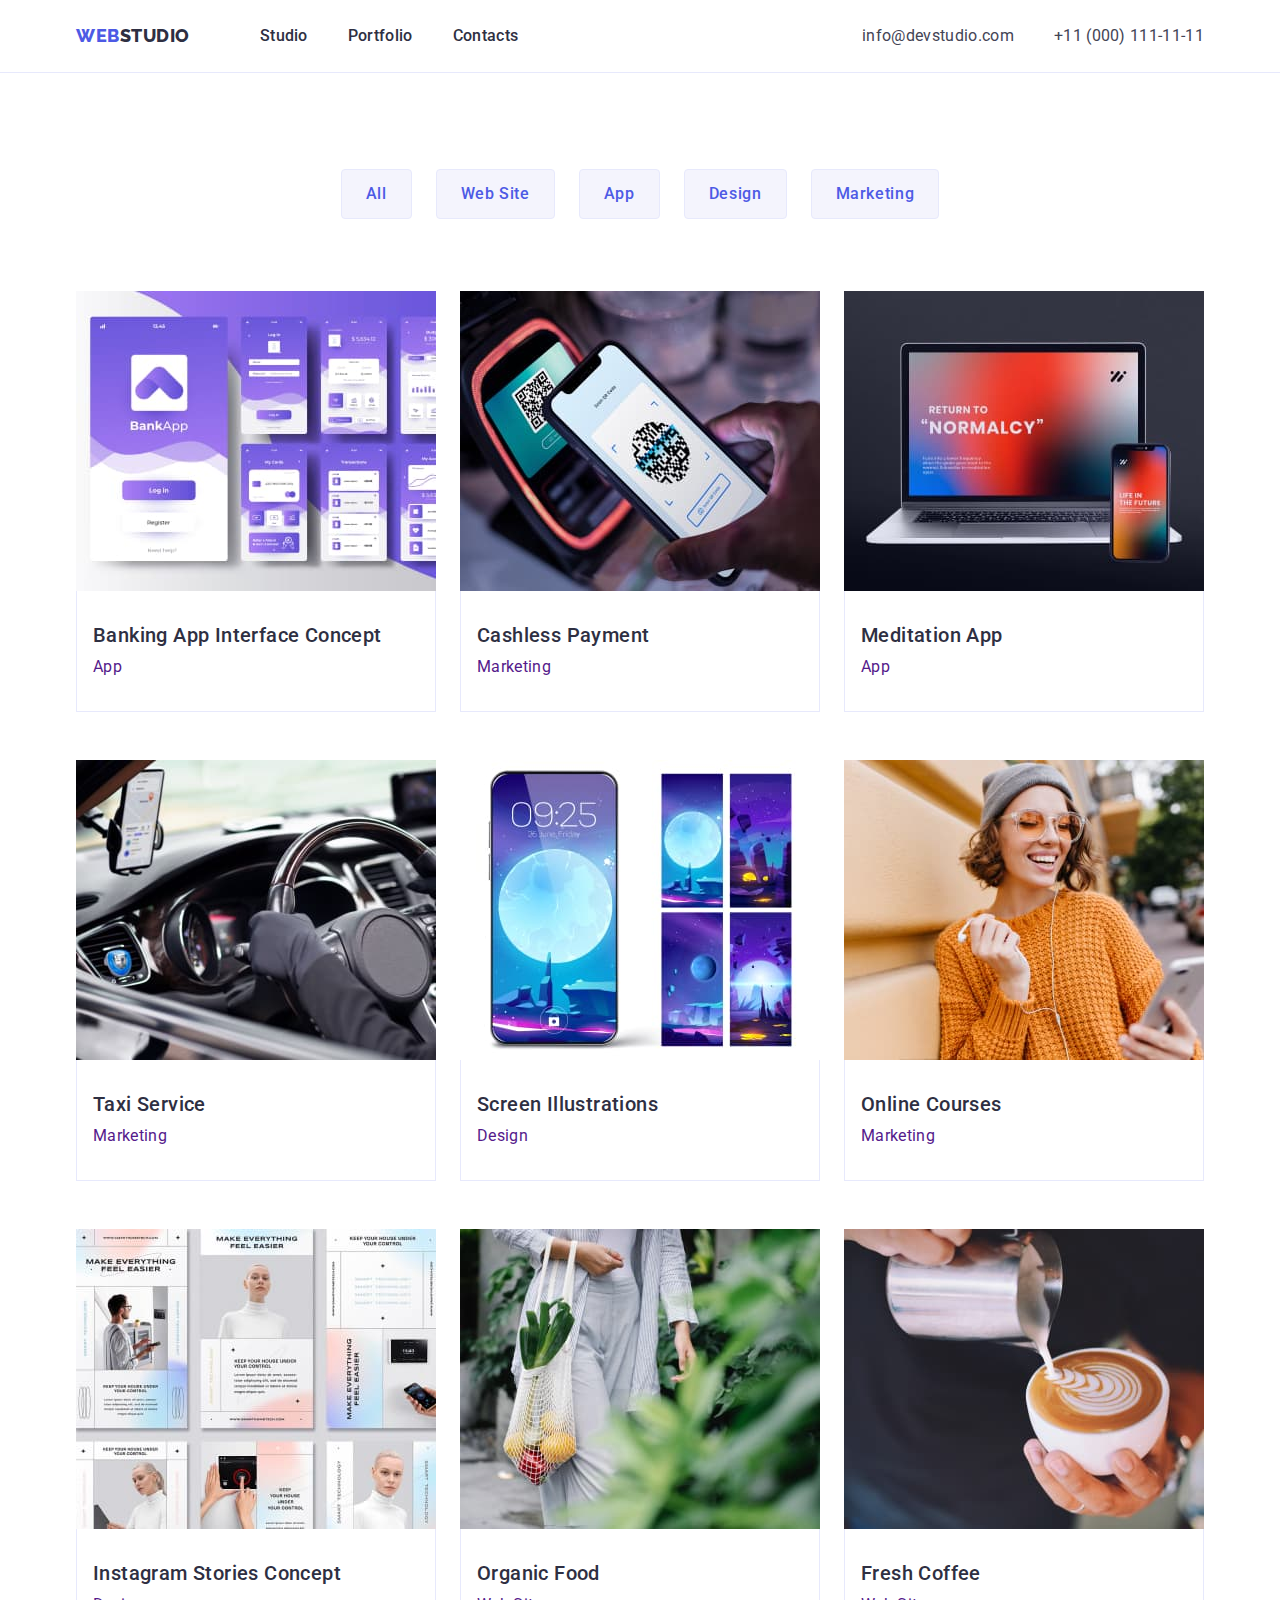
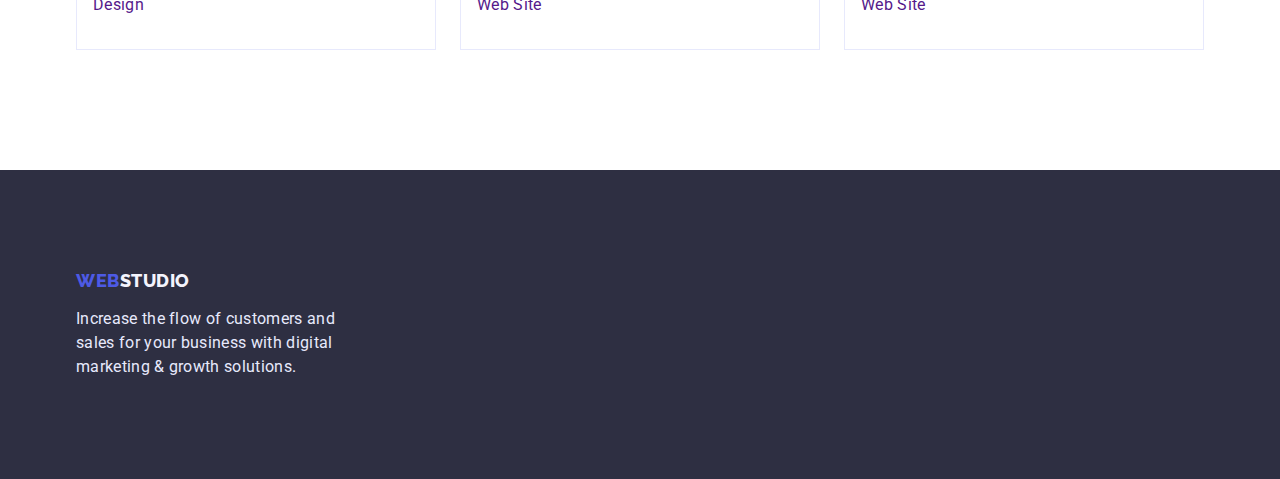
==== commit 5b8ece4d: "Work on errors" ====
--- a/portfolio.html
+++ b/portfolio.html
@@ -6,7 +6,6 @@
     <meta http-equiv="X-UA-Compatible" content="IE=edge" />
     <meta name="viewport" content="width=device-width, initial-scale=1.0" />
     <title>WebStudio</title>
-    <link rel="stylesheet" href="./css/modern-normalize.css" />
     <link rel="preconnect" href="https://fonts.googleapis.com" />
     <link rel="preconnect" href="https://fonts.gstatic.com" crossorigin />
     <link
@@ -42,8 +41,8 @@
     </header>
     <!-- MAIN -->
     <main>
-      <section>
-        <div class="container filters">
+      <section class="section-p">
+        <div class="container">
           <h1 hidden>Examples of works</h1>
           <ul class="list filter-list">
             <li class="item">
@@ -74,7 +73,7 @@
                 />
                 <div class="card-sign">
                   <h2 class="section-description">Banking App Interface Concept</h2>
-                  <p class="link-text">App</p>
+                  <p class="section-text">App</p>
                 </div></a
               >
             </li>
@@ -88,7 +87,7 @@
                 />
                 <div class="card-sign">
                   <h2 class="section-description">Cashless Payment</h2>
-                  <p class="link-text">Marketing</p>
+                  <p class="section-text">Marketing</p>
                 </div></a
               >
             </li>
@@ -102,7 +101,7 @@
                 />
                 <div class="card-sign">
                   <h2 class="section-description">Meditation App</h2>
-                  <p class="link-text">App</p>
+                  <p class="section-text">App</p>
                 </div></a
               >
             </li>
@@ -116,7 +115,7 @@
                 />
                 <div class="card-sign">
                   <h2 class="section-description">Taxi Service</h2>
-                  <p class="link-text">Marketing</p>
+                  <p class="section-text">Marketing</p>
                 </div></a
               >
             </li>
@@ -130,7 +129,7 @@
                 />
                 <div class="card-sign">
                   <h2 class="section-description">Screen Illustrations</h2>
-                  <p class="link-text">Design</p>
+                  <p class="section-text">Design</p>
                 </div>
               </a>
             </li>
@@ -144,7 +143,7 @@
                 />
                 <div class="card-sign">
                   <h2 class="section-description">Online Courses</h2>
-                  <p class="link-text">Marketing</p>
+                  <p class="section-text">Marketing</p>
                 </div></a
               >
             </li>
@@ -158,7 +157,7 @@
                 />
                 <div class="card-sign">
                   <h2 class="section-description">Instagram Stories Concept</h2>
-                  <p class="link-text">Design</p>
+                  <p class="section-text">Design</p>
                 </div></a
               >
             </li>
@@ -172,7 +171,7 @@
                 />
                 <div class="card-sign">
                   <h2 class="section-description">Organic Food</h2>
-                  <p class="link-text">Web Site</p>
+                  <p class="section-text">Web Site</p>
                 </div></a
               >
             </li>
@@ -186,7 +185,7 @@
                 />
                 <div class="card-sign">
                   <h2 class="section-description">Fresh Coffee</h2>
-                  <p class="link-text">Web Site</p>
+                  <p class="section-text">Web Site</p>
                 </div></a
               >
             </li>
--- a/css/styles.css
+++ b/css/styles.css
@@ -40,14 +40,6 @@
     display: block;
 }
 
-.container {
-    width: 1158px;
-    padding-left: 15px;
-    padding-right: 15px;
-    margin-left: auto;
-    margin-right: auto;
-}
-
 /*---------------------- INDEX.HTML--------------------- */
 /* -----------------------HEADER----------------------- */
 
@@ -154,6 +146,14 @@
     padding-top: 120px;
 }
 
+.container {
+    width: 1158px;
+    padding-left: 15px;
+    padding-right: 15px;
+    margin-left: auto;
+    margin-right: auto;
+}
+
 /* -----------------------HERO----------------------- */
 .section:nth-child(1) {
     padding: 188px 0px;
@@ -204,6 +204,8 @@
 /* --------H2---------- */
 
 .section-title {
+    margin-bottom: 72px;
+
     font-weight: 700;
     font-size: 36px;
     line-height: 1.11;
@@ -211,20 +213,18 @@
     text-align: center;
     text-transform: capitalize;
     color: var(--title-text-color);
-
-    margin-bottom: 72px;
 }
 
 /* -------H3---------- */
 
 .section-description {
+    margin-bottom: 8px;
+
     font-weight: 500;
     font-size: 20px;
     line-height: 1.2;
     letter-spacing: 0.02em;
     color: var(--title-text-color);
-
-    margin-bottom: 8px;
 }
 
 .section-text {
@@ -237,6 +237,11 @@
 
 .features-item {
     display: flex;
+}
+
+/* FEATURES ITEM WIDTH CALCULATED */
+.features-item .item {
+    width: calc((100%-72px)/4);
 }
 
 .features-item .item+.item {
@@ -254,6 +259,11 @@
     display: flex;
 }
 
+/* SKILS ITEM WIDTH CALCULATED */
+.skils-item .item {
+    width: calc((100%-48px)/3);
+}
+
 .skils-item .item+.item {
     margin-left: 24px;
 }
@@ -267,6 +277,10 @@
 
 .team-item {
     display: flex;
+}
+
+.team-item .card-bgc {
+    width: calc((100%-72px)/4);
 }
 
 .card-bgc+.card-bgc {
@@ -318,7 +332,7 @@
 /* ---------------PORTFOLIO PAGE--------------------------- */
 /* ---------LIST OF BUTTONS------------------- */
 
-.filters {
+.section-p {
     padding-top: 96px;
     padding-bottom: 120px;
 }
@@ -364,10 +378,11 @@
 .examples {
     display: flex;
     flex-wrap: wrap;
-    padding-top: 72px;
+    margin-top: 72px;
 }
 
 .examples .item {
+    max-width: calc((100%-48px)/3);
     margin-right: 24px;
     margin-bottom: 48px;
 }
@@ -376,11 +391,11 @@
     margin-right: 0px;
 }
 
-.examples .item:nth-child(n+7) {
+.examples .item:nth-last-child(-n+3) {
     margin-bottom: 0px;
 }
 
-/* ------------DESIGN FOR TEXT INSIDE OF CARD------ */
+/* ------------DESIGN FOR BOTTOM SIDE OF CARD------ */
 
 .card-sign {
     padding-top: 32px;
@@ -392,9 +407,9 @@
 }
 
 /* --------------TEXT INSIDE CARD------------------- */
-.link-text {
+/* .link-text {
     font-size: 16px;
     line-height: 1.5;
     letter-spacing: 0.02em;
     color: var(--main-text-color);
-}+} */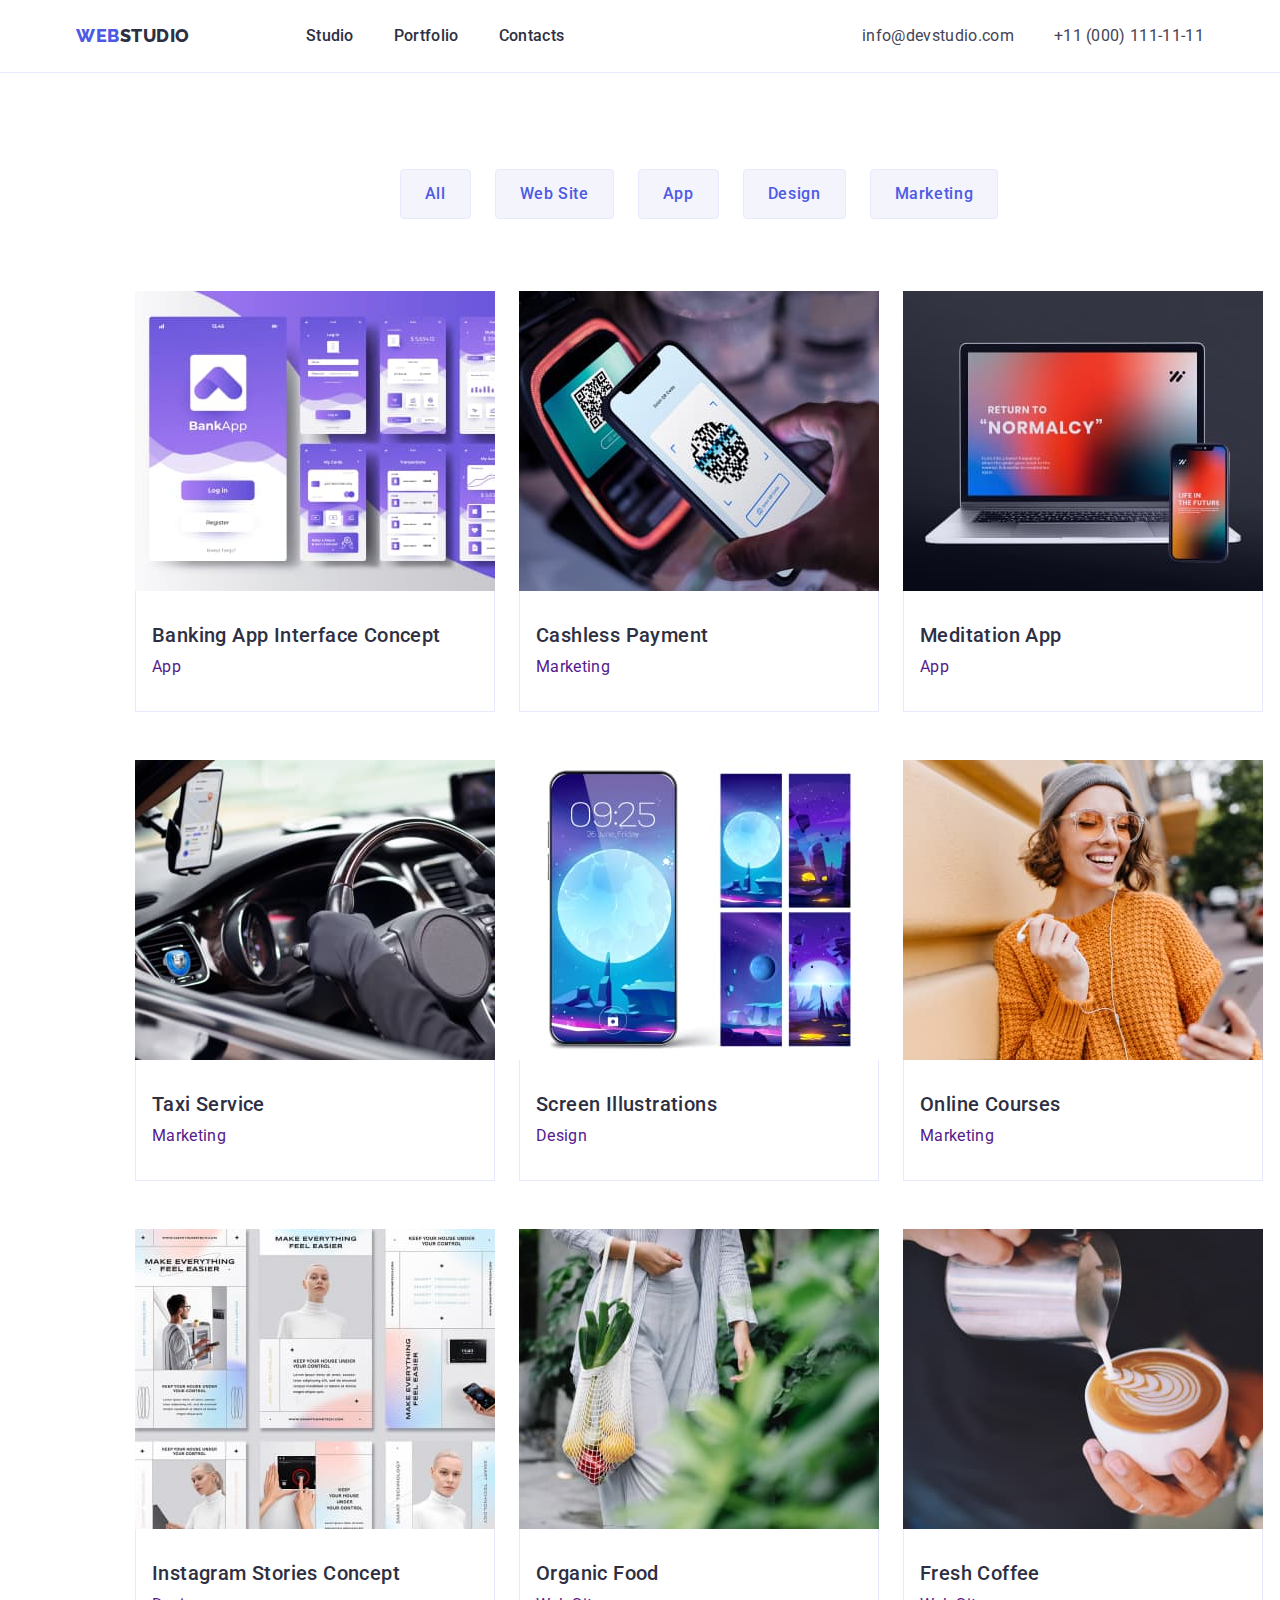
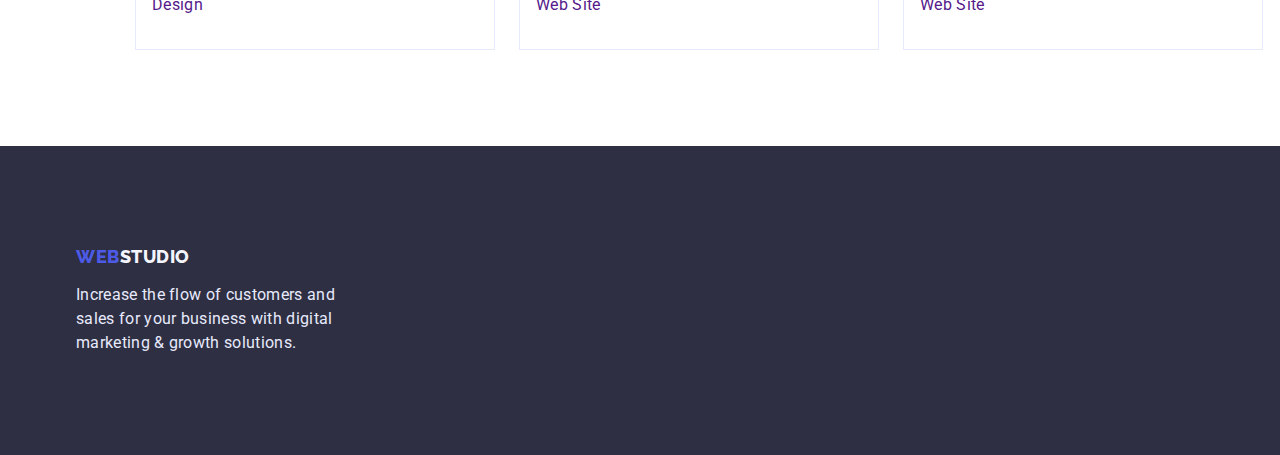
==== commit 10cf500e: "work on errors" ====
--- a/portfolio.html
+++ b/portfolio.html
@@ -12,12 +12,12 @@
       href="https://fonts.googleapis.com/css2?family=Raleway:wght@800&family=Roboto:wght@400;500;700;900&display=swap"
       rel="stylesheet"
     />
-    <link rel="stylesheet" href="./css/modern-normalize.css" />
+    <link rel="stylesheet" href="./css/modern-normalize.min.css" />
     <link rel="stylesheet" href="./css/styles.css" />
   </head>
   <body>
     <!-- HEADER -->
-    <header>
+    <header class="header-page">
       <div class="container box">
         <nav class="nav-item">
           <a href="./index.html" class="logo link"> Web<span class="dark-text">Studio</span></a>
--- a/css/styles.css
+++ b/css/styles.css
@@ -43,29 +43,28 @@
 /*---------------------- INDEX.HTML--------------------- */
 /* -----------------------HEADER----------------------- */
 
-header {
+.header-page {
     border-bottom: 1px solid var(--accent-color);
 }
 
 
 .box {
     display: flex;
+    align-items: center;
 }
 
 /* -------MENU OF NAVIGATION--------- */
 
 .nav-item {
     display: flex;
+    margin-right: auto;
     align-items: center;
-
-}
-
-.nav-item .item+.item {
-    margin-left: 40px;
+    gap: 40px;
 }
 
 .logo {
     display: block;
+    margin-right: 76px;
 
     font-family: 'Raleway', sans-serif;
     font-weight: 800;
@@ -82,18 +81,21 @@
 
 .site-nav {
     display: flex;
-    margin-left: 70px;
+    gap: 40px;
 
     font-weight: 500;
     font-size: 16px;
     line-height: 1.5;
     letter-spacing: 0.02em;
+}
+
+.site-nav .item {
+    padding-top: 24px;
+    padding-bottom: 24px;
 }
 
 .site-nav .link {
     display: block;
-    padding-top: 24px;
-    padding-bottom: 24px;
 
     color: var(--title-text-color);
 }
@@ -116,6 +118,7 @@
 
 .contacts-item {
     display: flex;
+    gap: 40px;
 }
 
 .contacts .link {
@@ -130,13 +133,6 @@
 .contacts .link:focus {
     color: var(--pressed-state);
 }
-
-
-.contacts .item+.item {
-    margin-left: 40px;
-}
-
-
 
 /* -----------------------/HEADER----------------------- */
 /* -----------------------MAIN----------------------- */
@@ -164,8 +160,8 @@
 }
 
 .main-title {
-    margin-top: 0px;
-    margin-bottom: 48px;
+    max-width: 496px;
+    margin: 0 auto 48px;
 
     font-size: 56px;
     line-height: 1.07;
@@ -176,6 +172,10 @@
 /* -----------BUTTON ORDER----------------- */
 
 .order-btn {
+    display: block;
+    margin: 0 auto;
+    cursor: pointer;
+
     font-family: 'Roboto', sans-serif;
     font-weight: 500;
     font-size: 16px;
@@ -195,7 +195,7 @@
 .order-btn:hover,
 .order-btn:focus {
     background-color: var(--pressed-state);
-    cursor: pointer;
+    /* cursor: pointer; */
 }
 
 /* -----------------------/HERO----------------------- */
@@ -237,6 +237,7 @@
 
 .features-item {
     display: flex;
+    gap: 24px;
 }
 
 /* FEATURES ITEM WIDTH CALCULATED */
@@ -244,10 +245,6 @@
     width: calc((100%-72px)/4);
 }
 
-.features-item .item+.item {
-    margin-left: 24px;
-}
-
 /* -----------------/FEATURES------------------------ */
 /* -----------------SECTION SKILS----------------------- */
 
@@ -257,6 +254,7 @@
 
 .skils-item {
     display: flex;
+    gap: 24px;
 }
 
 /* SKILS ITEM WIDTH CALCULATED */
@@ -264,10 +262,6 @@
     width: calc((100%-48px)/3);
 }
 
-.skils-item .item+.item {
-    margin-left: 24px;
-}
-
 /* -----------------/SKILS----------------------- */
 /* -----------------SECTION TEAM----------------------- */
 
@@ -277,20 +271,16 @@
 
 .team-item {
     display: flex;
+    gap: 24px;
 }
 
 .team-item .card-bgc {
     width: calc((100%-72px)/4);
 }
 
-.card-bgc+.card-bgc {
-    margin-left: 24px;
-}
 
 .card-bgc {
     background-color: var(--main-bg-color);
-    box-shadow: 0px 1px 6px rgba(46, 47, 66, 0.08), 0px 1px 1px rgba(46, 47, 66, 0.16), 0px 2px 1px rgba(46, 47, 66, 0.08);
-    border-radius: 0px 0px 4px 4px;
 
     text-align: center;
 }
@@ -298,6 +288,12 @@
 .card-pad {
     padding-top: 32px;
     padding-bottom: 32px;
+    padding-left: 16px;
+    padding-right: 16px;
+    box-shadow: 0px 1px 6px rgba(46, 47, 66, 0.08), 0px 1px 1px rgba(46, 47, 66, 0.16), 0px 2px 1px rgba(46, 47, 66, 0.08);
+    border-radius: 0px 0px 4px 4px;
+
+
 }
 
 /* -----------------------/MAIN----------------------- */
@@ -320,6 +316,8 @@
 }
 
 .footer .container .logo {
+    display: inline-block;
+
     margin-bottom: 16px;
 }
 
@@ -334,17 +332,18 @@
 
 .section-p {
     padding-top: 96px;
-    padding-bottom: 120px;
+    padding-bottom: 96px;
+    padding-left: 120px;
+    padding-right: 120px;
 }
 
 .filter-list {
     display: flex;
     justify-content: center;
-}
-
-.filter-list .item:not(:last-child) {
-    margin-right: 24px;
-}
+    gap: 24px;
+    margin-bottom: 72px;
+}
+
 
 /* --------------BUTTONS------------------- */
 
@@ -367,7 +366,7 @@
 .filter-button:hover,
 .filter-button:focus {
     background-color: var(--pressed-state);
-    border: 1px solid var(--pressed-state);
+    border: 1px solid transparent;
     color: var(--main-bg-color);
     cursor: pointer;
 }
@@ -378,13 +377,12 @@
 .examples {
     display: flex;
     flex-wrap: wrap;
-    margin-top: 72px;
+    column-gap: 24px;
+    row-gap: 48px;
 }
 
 .examples .item {
-    max-width: calc((100%-48px)/3);
-    margin-right: 24px;
-    margin-bottom: 48px;
+    max-width: calc((100%-2*24px)/3);
 }
 
 .examples .item:nth-child(3n) {
@@ -398,18 +396,7 @@
 /* ------------DESIGN FOR BOTTOM SIDE OF CARD------ */
 
 .card-sign {
-    padding-top: 32px;
-    padding-bottom: 32px;
-    padding-left: 16px;
-    border-left: 1px solid var(--accent-color);
-    border-bottom: 1px solid var(--accent-color);
-    border-right: 1px solid var(--accent-color);
-}
-
-/* --------------TEXT INSIDE CARD------------------- */
-/* .link-text {
-    font-size: 16px;
-    line-height: 1.5;
-    letter-spacing: 0.02em;
-    color: var(--main-text-color);
-} */+    padding: 32px 16px;
+    border: 1px solid var(--accent-color);
+    border-top: none;
+}